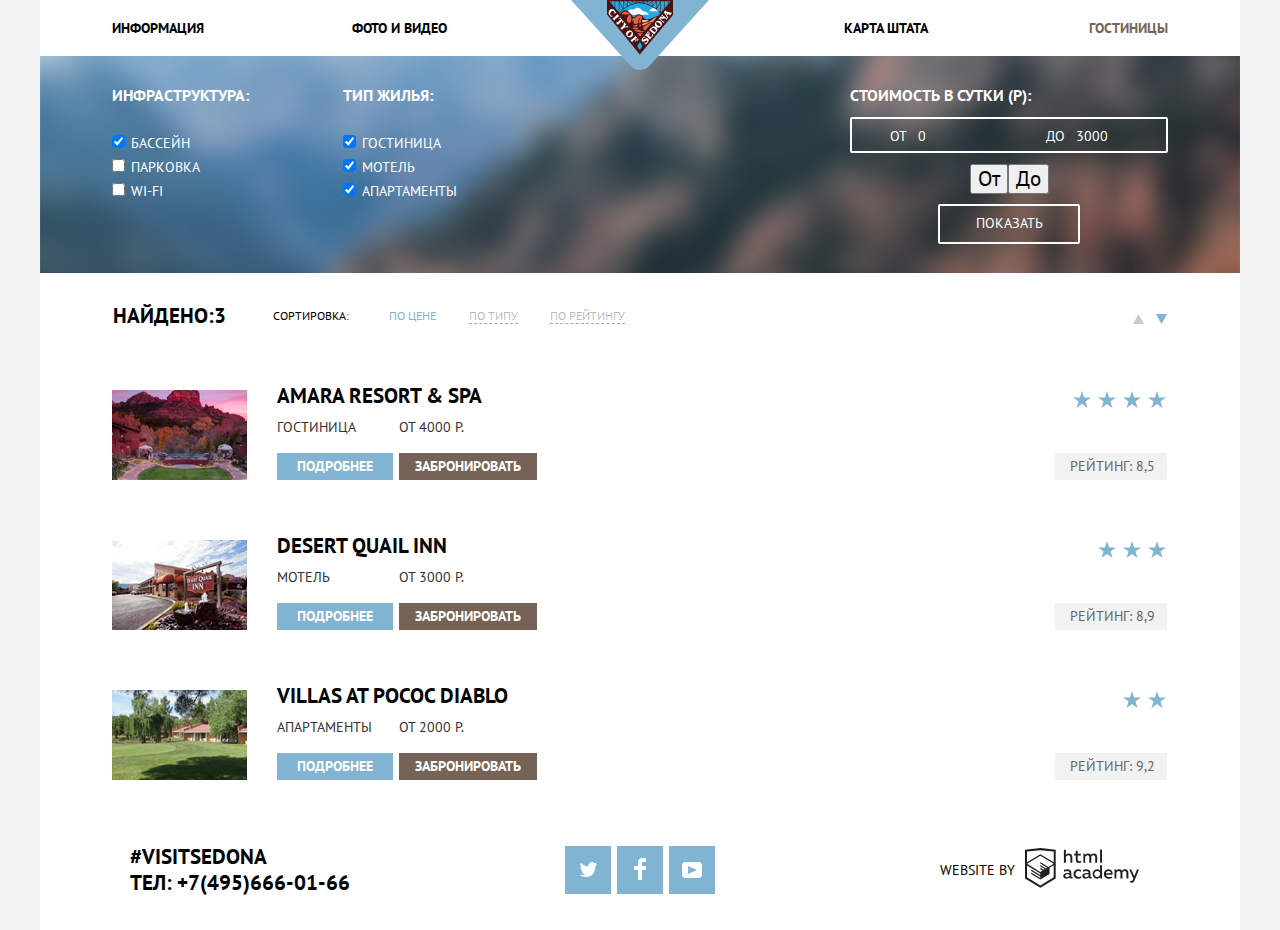
==== hotels.html @ 5de89a33 "Начинаем оформление декоративных элементов" ====
<!DOCTYPE html>
<html lang="ru">
<head>
	<meta charset="utf-8">
	<title>HTML Academy: Седона</title>
	<link href="https://fonts.googleapis.com/css2?family=PT+Sans:wght@400;700&display=swap" rel="stylesheet">
	<link href="css/normalize.css" rel="stylesheet">
	<link href="css/style.css" rel="stylesheet">
</head>
<body>
	<div class="container">
		<header class="navigation">
			<nav class="main-navigation">
				<a class="header-logo" href="index.html">
					<img src="img/logo.svg" alt="Логотип Седона">
				</a>
				<ul class="site-navigation">
					<li><a href="#">Информация</a></li>
					<li><a href="#">Фото и видео</a></li>
					<li><a href="#">Карта штата</a></li>
					<li class="active-page"><a href="hotels.html">Гостиницы</a></li>
				</ul>
			</nav>
		</header>

		<main>
			<h1 class="visually-hidden">Гостиницы</h1>
			<section class="hotel-filter">
				<h2 class="visually-hidden">Фильтр гостиниц</h2>
				<form action="https://echo.htmlacademy.ru/courses" class="filters" method="get">
					<fieldset class="filters-options">
						<legend class="hotel-filter-title">Инфраструктура:</legend>
						<ul class="hotel-filter-list">
							<li>
								<input type="checkbox" id="pool" name="pool" checked>
								<label for="pool" class="paragraph">Бассейн</label>
							</li>
							<li>
								<input type="checkbox" id="parking" name="parking">
								<label for="parking" class="paragraph">Парковка</label>
							</li>
							<li>
								<input type="checkbox" id="wifi" name="wifi">
								<label for="wifi" class="paragraph">Wi-Fi</label>
							</li>
						</ul>
					</fieldset>
					<fieldset class="filters-options">
						<legend class="hotel-filter-title">Тип жилья:</legend>
						<ul class="hotel-filter-list">
							<li>
								<input type="checkbox" id="hotel" name="hotel" checked>
								<label for="hotel" class="paragraph">Гостиница</label>
							</li>
							<li>
								<input type="checkbox" id="motel" name="motel" checked>
								<label for="motel" class="paragraph">Мотель</label>
							</li>
							<li>
								<input type="checkbox" id="apartments" name="apartments" checked>
								<label for="apartments" class="paragraph">Апартаменты</label>
							</li>
						</ul>
					</fieldset>
					<fieldset class="filters-range">
						<legend class="hotel-filter-title">Стоимость в сутки (Р):</legend>
							<div>
								<div class="filters-range-info">
									<div class="filters-range-price">
										<label for="min-price" class="paragraph">От</label>
										<input type="text" class="hotel-filter-input" id="min-price" name="min-price" value="0">
									</div>
									<div class="filters-range-price ">
										<label for="max-price" class="paragraph">До</label>
										<input type="text" class="hotel-filter-input" id="max-price" name="max-price" value="3000">
									</div>
								</div>
								<div class="filters-range-buttons">
									<button type="button" aria-label="Установить минимальную цену">От</button>
									<button type="button" aria-label="Установить максимальную цену">До</button>
								</div>
							</div>
							<button type="submit" class="hotel-filter-show">Показать</button>
					</fieldset>
				</form>
			</section>
			
			<section class="found-hotels">
				<p class="found-hotels-title">Найдено:<span>3</span></p>
				<p class="found-hotels-sort">Сортировка:</p>
				<ul class="found-hotels-sort">
					<li><a href="#" class="found-hotels-sort-item active-item">По цене</a></li>
					<li><a href="#" class="found-hotels-sort-item">По типу</a></li>
					<li><a href="#" class="found-hotels-sort-item">По рейтингу</a></li>
				</ul>
				<ul class="found-hotels-sort-dir">
					<li><a href="#"><img src="img/icon_up_dir.svg" alt="По возрастанию"></a></li>
					<li><a href="#"><img src="img/icon_down_dir.svg" alt="По убыванию"></a></li>
				</ul>
			</section>
			<section>
				<h2 class="visually-hidden">Найденные отели</h2>
				<ul class="found-hotels-list">
					<li class="hotel-preview">
						<img src="img/amara_resort_&_spa.jpg" class="hotel-preview-image" alt="Amara Resort & SPA">
						<div class="hotel-preview-info">
							<h3 class="hotel-name"><a href="#">Amara Resort & SPA</a></h3>
							<p class="hotel-preview-description">	
								<span class="light-gray-text type">Гостиница</span>
								<span class="light-gray-text price">От 4000 Р.</span>	
								<a href="#" class="btn btn-secondary hotel-link">Подробнее</a>
								<a href="#" class="btn btn-primary hotel-link">Забронировать</a>
							</p>
						</div>
						<div class="hotel-preview-rating">
							<div class="stars-container">	
								<img src="img/star.svg" alt="Рейтинг">
								<img src="img/star.svg" alt="Рейтинг">
								<img src="img/star.svg" alt="Рейтинг">
								<img src="img/star.svg" alt="Рейтинг">
							</div>
							<span class="rating">Рейтинг: 8,5</span>
						</div>
					</li>
					<li class="hotel-preview">
						<img src="img/desert_quail_inn.jpg" class="hotel-preview-image" alt="Desert Quail Inn">
						<div class="hotel-preview-info">
							<h3 class="hotel-name"><a href="#">Desert Quail Inn</a></h3>
							<p class="hotel-preview-description">
								<span class="light-gray-text type">Мотель</span>
								<span class="light-gray-text price">От 3000 Р.</span>
								<a href="#" class="btn btn-secondary hotel-link">Подробнее</a>
								<a href="#" class="btn btn-primary hotel-link">Забронировать</a>
							</p>
						</div>
						<div class="hotel-preview-rating">
							<div class="stars-container">	
								<img src="img/star.svg" alt="Рейтинг">
								<img src="img/star.svg" alt="Рейтинг">
								<img src="img/star.svg" alt="Рейтинг">
							</div>
							<span class="rating">Рейтинг: 8,9</span>
						</div>
					</li>
					<li class="hotel-preview">
						<img src="img/villas_at_poco_diablo.jpg"  class="hotel-preview-image" alt="Villas At Pococ Diablo">
						<div class="hotel-preview-info">
							<h3 class="hotel-name"><a href="#">Villas At Pococ Diablo</a></h3>
							<p class="hotel-preview-description">
								<span class="light-gray-text type">Апартаменты</span>
								<span class="light-gray-text price">От 2000 Р.</span>
								<a href="#" class="btn btn-secondary hotel-link">Подробнее</a>
								<a href="#" class="btn btn-primary hotel-link">Забронировать</a>
							</p>
						</div>
						<div class="hotel-preview-rating">
							<div class="stars-container">	
								<img src="img/star.svg" alt="Рейтинг">
								<img src="img/star.svg" alt="Рейтинг">
							</div>
							<span class="rating">Рейтинг: 9,2</span>
						</div>
					</li>
				</ul>
			</section>

		</main>

		<footer class="footer">
			<section class="contacts">
				<h2 class="visually-hidden">Связаться с нами</h2>
				<div class="contact-links">	
					<a href="#">#VISITSEDONA</a>
					<a href="#">ТЕЛ: +7(495)666-01-66</a>
				</div>
			</section>
			<section class="social">
				<h2 class="visually-hidden">Давайте дружить!</h2>
				<ul class="social-list">
					<li class="social-icon">
						<a href="#" aria-label="Перейти в Twitter"><img src="img/twitter.svg" alt="Twitter"></a>
					</li>
					<li class="social-icon">
						<a href="#" aria-label="Перейти в Facebook"><img src="img/facebook.svg" alt="Facebook"></a>
					</li>
					<li class="social-icon">
						<a href="#" aria-label="Перейти на Youtube"><img src="img/youtube.svg" alt="Youtube"></a>
					</li>
				</ul>
			</section>
			<section class="credits">
				<p class="paragraph">Website by</p>
				<a href="https://htmlacademy.ru" aria-label="Перейти на сайт HTML Academy">
					<svg width="115" height="41" viewBox="0 0 115 41" fill="none" xmlns="http://www.w3.org/2000/svg">
						<path fill-rule="evenodd" clip-rule="evenodd" d="M15.5197 1.05737H15.3509L0 2.71895V31.4945L15.3509 40.8382L30.7018 31.4945V2.71895L15.5197 1.05737ZM77.0183 2.62185H75.0876V15.7311H77.0183V2.62185ZM40.8619 2.63264V7.76843C41.6131 6.9864 42.6386 6.5436 43.7105 6.53843C44.6823 6.47908 45.6329 6.84495 46.3253 7.54479C47.0177 8.24462 47.3866 9.21244 47.3399 10.2068V15.7634H45.367V10.4658C45.4231 9.94897 45.2754 9.43059 44.9566 9.02553C44.6377 8.62047 44.174 8.36218 43.6683 8.3079H43.3518C42.3456 8.36979 41.4321 8.9295 40.9041 9.80764V15.7634H38.8995V2.63264H40.8619ZM77.0183 31.4837H75.2775V30.0595C74.4828 31.1353 73.23 31.7538 71.9119 31.7211C69.4751 31.5528 67.5825 29.4822 67.5825 26.9845C67.5825 24.4867 69.4751 22.4162 71.9119 22.2479C73.1195 22.2052 74.2818 22.7203 75.0771 23.6505V18.3205H77.0183V31.4837ZM47.0656 30.0595C47.263 30.0515 47.4583 30.0152 47.6459 29.9516V31.3866C47.2482 31.5404 46.826 31.6172 46.4009 31.6132C45.6482 31.6769 44.9394 31.2429 44.639 30.5342C43.7036 31.31 42.5302 31.7227 41.3261 31.6995C39.733 31.6995 38.256 30.804 38.256 28.9482C38.256 26.65 40.3661 25.9379 42.1702 25.9379C42.9402 25.9505 43.707 26.0408 44.4596 26.2076V25.884C44.4596 24.805 43.6578 23.9742 42.1491 23.9742C41.0585 23.9764 39.9804 24.2116 38.9839 24.6647V22.8305C40.0678 22.451 41.204 22.2506 42.3495 22.2371C44.8394 22.2371 46.3693 23.4455 46.3693 26.1753V29.4121C46.3546 29.5668 46.401 29.721 46.4981 29.8406C46.5951 29.9601 46.7349 30.035 46.8862 30.0487H47.0656V30.0595ZM40.2711 28.8403C40.298 29.229 40.4761 29.5905 40.7655 29.844C41.055 30.0974 41.4317 30.2217 41.8115 30.189H41.9275C42.8819 30.1906 43.7973 29.8022 44.4702 29.11V27.5779C43.842 27.4414 43.2026 27.3655 42.5605 27.3513C41.5055 27.3513 40.2817 27.7074 40.2817 28.8403H40.2711ZM56.0229 22.9384C55.1962 22.4632 54.2596 22.2246 53.3115 22.2479H52.9422C51.7332 22.2873 50.5891 22.8166 49.7619 23.7192C48.9347 24.6218 48.4923 25.8236 48.5321 27.06V27.5024C48.6957 30.0004 50.805 31.8921 53.2482 31.7318C54.2519 31.7555 55.2477 31.5452 56.1601 31.1168V29.2718C55.3769 29.7215 54.4945 29.9591 53.5963 29.9624C52.5199 30.0288 51.4963 29.4793 50.9385 28.5356C50.3806 27.5918 50.3806 26.4095 50.9385 25.4658C51.4963 24.522 52.5199 23.9725 53.5963 24.039C54.461 24.0357 55.3066 24.2989 56.0229 24.7942V22.9384ZM66.1514 30.0595C66.3488 30.0515 66.5441 30.0152 66.7317 29.9516V31.3866C66.334 31.5404 65.9118 31.6172 65.4867 31.6132C64.734 31.6769 64.0252 31.2429 63.7248 30.5342C62.7894 31.31 61.616 31.7227 60.4119 31.6995C58.8188 31.6995 57.3417 30.804 57.3417 28.9482C57.3417 26.65 59.4518 25.9379 61.256 25.9379C62.0259 25.9505 62.7928 26.0408 63.5454 26.2076V25.884C63.5454 24.805 62.7436 23.9742 61.2349 23.9742C60.1443 23.9764 59.0662 24.2116 58.0697 24.6647V22.8305C59.1536 22.451 60.2897 22.2506 61.4353 22.2371C63.9252 22.2371 65.455 23.4455 65.455 26.1753V29.4121C65.4404 29.5668 65.4868 29.721 65.5838 29.8406C65.6809 29.9601 65.8207 30.035 65.972 30.0487H66.1514V30.0595ZM59.855 29.8481C59.5632 29.5943 59.3837 29.2311 59.3569 28.8403H59.378C59.378 27.7074 60.5385 27.3513 61.6569 27.3513C62.299 27.3655 62.9383 27.4414 63.5665 27.5779V29.11C62.8937 29.8022 61.9782 30.1906 61.0239 30.189H60.9078C60.5263 30.2247 60.1469 30.1019 59.855 29.8481ZM69.3271 26.9305C69.3271 25.2859 70.6308 23.9526 72.239 23.9526L72.2601 24.0066C73.4742 24.0066 74.5742 24.7382 75.0665 25.8732V28.0311C74.5856 29.1871 73.4673 29.9296 72.239 29.9084C70.6308 29.9084 69.3271 28.5752 69.3271 26.9305ZM83.3486 22.2479C86.8408 22.2479 88.0541 25.1395 87.4844 27.7397H80.922C81.1436 29.3582 82.6839 30.0163 84.2876 30.0163C85.2509 30.0196 86.2027 29.8021 87.0729 29.3797V31.1061C86.0736 31.5421 84.9939 31.7519 83.9078 31.7211C81.2385 31.7211 78.8963 30.189 78.8963 26.9521C78.8362 25.7502 79.2482 24.5736 80.0408 23.6841C80.8334 22.7945 81.9408 22.2658 83.1165 22.2155H83.3486V22.2479ZM80.8693 26.1753C80.9704 24.8237 82.1216 23.8104 83.4436 23.9095H83.4858C84.1064 23.8531 84.7196 24.08 85.1612 24.5295C85.6028 24.979 85.8275 25.6051 85.7752 26.24H80.8693V26.1753ZM89.489 31.4621V22.4961H91.2298V23.575C91.9777 22.7197 93.041 22.2229 94.1628 22.2047C95.2951 22.1328 96.3712 22.7163 96.9482 23.7153C97.7407 22.8335 98.8477 22.3161 100.018 22.2803C100.952 22.2327 101.859 22.6011 102.507 23.2901C103.154 23.9792 103.478 24.9213 103.394 25.8732V31.4837H101.39V25.9271C101.437 25.4734 101.306 25.0191 101.024 24.6647C100.743 24.3104 100.336 24.0852 99.8917 24.039H99.6174C98.7512 24.0941 97.9525 24.536 97.4335 25.2474V31.4837H95.4289V25.9271C95.4728 25.47 95.3357 25.0139 95.0481 24.6611C94.7606 24.3082 94.3467 24.088 93.8991 24.0497H93.6881C92.7466 24.1344 91.8915 24.6449 91.3564 25.4416V31.5161H89.5312L89.489 31.4621ZM113.977 22.4745H111.972L109.324 29.2718L106.306 22.4853H104.196L108.417 31.5484L108.237 32.0016C107.72 33.3611 107.003 34.0516 106.053 34.0516C105.75 34.0548 105.447 34.0112 105.156 33.9221V35.6161C105.536 35.7125 105.926 35.7632 106.317 35.7671C107.646 35.7671 108.902 35.0226 109.851 32.6813L113.977 22.4745ZM52.689 6.78658V3.54974L50.7266 4.01369V6.73264H49.144V8.49132H50.7899V12.9905C50.7231 13.817 51.0244 14.6301 51.61 15.2038C52.1955 15.7775 53.0028 16.0505 53.8073 15.9468C54.5996 15.9535 55.3875 15.8259 56.139 15.5692V13.8429C55.5727 14.0781 54.9672 14.199 54.356 14.199C53.2165 14.199 52.689 13.8105 52.689 12.6237V8.5129H55.8541V6.78658H52.689ZM58.3862 15.7526V6.75421H60.1376V7.83316C60.8811 6.97655 61.9403 6.476 63.0601 6.45211C64.1624 6.38099 65.2146 6.93142 65.8032 7.88711C66.5958 7.00534 67.7028 6.48794 68.8734 6.45211C69.8138 6.41462 70.7233 6.79859 71.364 7.50353C72.0046 8.20846 72.3126 9.16418 72.2073 10.1205V15.7418H70.2028V10.1853C70.2499 9.73151 70.1184 9.27721 69.8373 8.92287C69.5561 8.56853 69.1485 8.34334 68.7046 8.29711H68.4619C67.5957 8.35228 66.797 8.7942 66.278 9.50553V15.7418H64.2734V10.1853C64.3206 9.73151 64.1891 9.27721 63.9079 8.92287C63.6268 8.56853 63.2191 8.34334 62.7752 8.29711H62.5326C61.5911 8.38181 60.736 8.89229 60.2009 9.68895V15.7634H58.3862V15.7526ZM28.6972 30.3033L28.7078 30.2968L28.6972 30.3184V30.3033ZM28.6972 18.3205V30.3033L15.3509 38.4321L2.00459 30.3184V18.5147L15.2876 26.6068V28.0311L6.18257 22.5284V23.9418L15.3404 29.5632V31.0629L6.19312 25.4955V26.9521L15.3509 32.5734L24.5826 26.9197V20.8129L28.6972 18.3205ZM28.7078 16.7776L25.0362 18.9355L23.3482 20.0145L15.3087 15.0837V16.4971L22.156 20.7266L22.0083 20.8237L20.9532 21.4063L15.2876 17.9537V19.3995L19.761 22.1184L18.706 22.8413L15.3298 20.7913V22.2047L17.5454 23.5426L15.2982 24.9021L2.11009 16.864L15.3087 8.72869L28.7078 16.7776ZM15.2876 7.27211L28.7078 15.3534V4.56395L15.3615 3.12895L2.01514 4.56395V15.3534L15.2876 7.27211Z" fill="#231F20"/>
					</svg>
				</a>
			</section>
		</footer>
	</div>
</body>
</html>
---- css/style.css ----
/* Variables */

:root {
	--white: #ffffff;
	--extra-light-gray: #f2f2f2;
	--gray-hover: #ebebeb;
	--light-gray: #eeeeee;
	--gray: #a9a9a9;
	--dark-gray: #666666;
	--light-black: #333333;
	--gray-logo: #bdbbbc;
	--black: #000000;
	--blue: #81b3d2;
	--dark-blue: #669ec0;
	--extra-dark-blue: #5496bd;
	--brown: #766357;
	--dark-brown: #604e43;
	--extra-dark-brown: #503e33;
	--opacity-black: rgba(0, 0, 0, 0.3);
}

body {
	min-width: 1200px;
	margin: 0;
	padding: 0;
	font-family: "PT Sans", sans-serif;
	font-size: 21px;
	line-height: 21px;
	font-weight: normal;
	color: var(--black);
	text-transform: uppercase;
	background-color: var(--extra-light-gray);
	position: relative;
}

a {
	text-decoration: none;
}

img {
	max-width: 100%;
	height: auto;
}

.container {
	background-color: var(--white);
	display: grid;
	grid-template-rows: min-content 1fr min-content;
	width: 1200px;
	margin: 0 auto;
}


.title {
	text-align: center;
	font-size: 21px;
	line-height: 26px;
	margin: 0;
}

.paragraph {
	font-size: 14px;
	line-height: 21px;
	margin: 0;
}

.paragraph-title {
	font-weight: bold;
	font-size: 21px;
	line-height: 21px;
	margin: 0;
	margin-bottom: 25px;
}

.main-navigation {
	font-size: 14px;
	font-weight: bold;
	line-height: 26px;
	color: var(--black);
	background-color: var(--white);
	display: flex;
}

.site-navigation {
	list-style: none;
	display: flex;
	margin: 0;
	width: 100%;
	min-height: 55px;
	align-items: center;
	padding-left: 72px;
	padding-right: 72px;
}

.site-navigation li {
	width: 240px;
}

.site-navigation li:nth-child(3) {
	margin-left: 96px;
}

.site-navigation li:nth-child(3),
.site-navigation li:nth-child(4)
{
	text-align: right;
}

.header-logo {
	width: 138px;
	height: 70px;
	position: absolute;
	left: 50%;
	top: 0;
	transform: translateX(-50%);
}

.site-navigation a {
	color: var(--black);
}

.site-navigation a:hover {
	color: var(--blue);
}

.site-navigation a:active {
	color: var(--opacity-black);
}

.active-page a{
	color: var(--brown);
}

.main-content {
	display: grid;
}

.welcome {
	text-align: center;
	background-image: url("../img/white_mask.svg"), url("../img/background.jpg");
	background-position: 0 191%, center;
	background-repeat: no-repeat, no-repeat;
	height: 509px;
}

.welcome-logo {
	margin-top: 77px;
}

.hotel-search {
	background-color: var(--white);
	text-align: center;
	min-height: 291px;
	padding-top: 60px;
}

.hotel-search-title {
	font-size: 30px;
	font-weight: bold;
	margin: 0;
	margin-bottom: 40px;
}

.hotel-search-form {
	background-color: var(--white);
	display: flex;
	flex-direction: column;
	padding: 55px;
	padding-top: 30px;
	width: 568px;
	margin: 0 auto;
	box-sizing: border-box;
}

.input {
	background-color: var(--extra-light-gray);
	font-weight: bold;
	font-size: 14px;
	line-height: 26px;
	color: var(--black);
	text-transform: uppercase;
	height: 38px;
	width: 100%;
	border-width: 0px;
}

.small-input {
	text-align: center;
}

.big-input {
	padding-left: 13px;
}

.input:hover {
	background-color: var(--gray-hover);
}

.input:focus {
	background-color: var(--white);
}

.search-form-label {
	font-weight: bold;
	font-size: 14px;
	line-height: 26px;
	min-width: 112px;
	text-align: left;
}

.kids {
	text-align: center;
}

.visually-hidden {
	display: none;
}

.social {
	margin: auto 0;
}

.social-list {
	list-style: none;
	display: flex;
	padding: 0;
	justify-content: center;
	margin: 0;
}

.contacts {
	display: flex;
	padding: 0;
	justify-content: center;
	align-items: center;
}

.credits {
	display: flex;
	padding: 0;
	justify-content: center;
	align-items: center;
}

.contacts a {
	color: var(--black);
	font-weight: bold;
	font-size: 21px;
	line-height: 26px;
}

.credits a{
	font-size: 14px;
	color: var(--black);
}

.found-hotels-list {
	list-style: none;
	margin: 0;
	padding: 0;
}

.hotel-name {
	margin: 0;
	margin-top: -7px;
}

.hotel-name a{
	color: var(--black);
	font-weight: bold;
	font-size: 21px;
	line-height: 26px;
}

.hotel-name a:hover{
	color: var(--blue);
}

.hotel-name a:active{
	color: var(--opacity-black);
}

.light-gray-text {
	color: var(--light-black);
	font-size: 14px;
	line-height: 21px;
	text-align: center;
	font-weight: normal;
	margin: 0;
}


.btn {
	display: inline-block;
	color: var(--white);
	text-align: center;
	border: 0;
}

.btn-primary,
.btn-secondary {
	font-weight: bold;
	font-size: 21px;
	line-height: 26px;
}

.btn-primary {
	background-color: var(--brown);
	box-sizing: border-box;
}

.btn-large {
	width: 568px;
	padding: 30px 10px;
	margin-top: 47px;
}

.btn-secondary {
	background-color: var(--blue);
	text-transform: uppercase; 
	padding: 16px 10px;
	cursor: pointer;
}

.btn-primary:hover,
.btn-secondary:hover {
	color: #fff;
}

.btn-primary:active,
.btn-secondary:active {
	color: rgba(255, 255, 255, 0.3);
}

.btn-primary:hover {
	background-color: var(--dark-brown);
}

.btn-primary:active {
	background-color: var(--extra-dark-brown);
}

.btn-secondary:hover {
	background-color: var(--dark-blue);
}

.btn-secondary:active {
	background-color: var(--extra-dark-blue);
}

.hotel-link {
	font-size: 14px;
	line-height: 21px;
	padding: 3px 16px;
}

.intro {
	padding-top: 42px;
	padding-bottom: 51px;
	min-height: 216px;
	box-sizing: border-box;
}

.intro p {
	padding-top: 46px;
}

.rating {
	background-color: var(--extra-light-gray);
	font-size: 14px;
	line-height: 21px;
	color: var(--dark-gray);
	padding: 3px 12px 3px 15px;
	font-weight: normal;
	margin-top: auto
}

.social-icon {
	display: flex;
	background-color: var(--blue);
	width: 46px;
	height: 48px;
	margin-left: 3px;
	margin-right: 3px;
	justify-content: center;
	align-items: center;
}

.social-icon:hover {
	background-color: var(--dark-blue);
}

.social-icon:active {
	background-color: var(--extra-dark-blue);
}

.social-icon a {
	display: block;
	padding: 13px 13px;
}

.reasons {
	text-align: center;
}

.reasons-list {
	list-style: none;
	display: flex;
	flex-wrap: wrap;
	padding: 0;
	margin: 0;
}

.reasons-list-block {
	display: flex;
	min-height: 256px;
}

.reverse {
	flex-direction: row-reverse;
}

.reasons-list-main {
	background-color: var(--blue);
	color: var(--white);
	min-height: 256px;
	width: 400px;
	display: flex;
	flex-direction: column;
	justify-content: center;
	padding: 20px;
	box-sizing: border-box;
}

.reasons-list-sub {
	list-style: none;
	padding: 0;
	display: flex;
	min-height: 334px;
	align-items: center;
}

.reasons-list-sub li {
	width: 400px;
}

.reasons-list-last {
	background-color: var(--light-gray);
	width: 400px;
	min-height: 256px;
	display: flex;
	flex-direction: column;
	justify-content: center;
}

.hotel-filter {
	color: var(--white);
	background-image: url("../img/background_blur.jpg");
	background-repeat: no-repeat;
	background-position: center;
	min-height: 217px;
	box-sizing: border-box;
}

.hotel-filter-title {
	font-size: 16px;
	line-height: 21px;
	margin: 0;
	padding: 0;
	text-align: left;
	font-weight: bold;
}

.hotel-filter-list {
	list-style: none;
	padding: 0;
	margin: 0;
	margin-top: 24px;
}

.hotel-filter-input {
	font-weight: normal;
	font-size: 14px;
	line-height: 21px;
	color: var(--white);
	background-color: transparent;
	border: 0;
	width: 50px;
	margin-left: 3px;
}

.hotel-filter-input:focus {
	outline: none;
}

.hotel-filter-show {
	text-transform: uppercase;
	color: #fff;
	border: 2px solid var(--white);
	font-size: 14px;
	line-height: 21px;
	background-color: transparent;
	box-sizing: border-box;
	border-radius: 2px;
	padding: 7px 35px 8px 36px;
	margin-top: 10px;
	margin-left: auto;
	margin-right: auto;
}

.hotel-filter-show:hover {
	color: var(--black);
	background-color: var(--white);
}

.found-hotels {
	display: flex;
	align-items: center;
	padding: 29px 73px 31px 73px;
}

.found-hotels-title {
	font-size: 21px;
	line-height: 26px;
	margin: 0;
	font-weight: bold;
}

.found-hotels-sort {
	list-style: none;
	font-size: 12px;
	line-height: 18px;
	font-weight: normal;
	display: flex;
}

p.found-hotels-sort {
	margin: 0;
	margin-left: 47px;
}

ul.found-hotels-sort {
	padding: 0;
	margin: 0;
	margin-left: 40px;
	min-width: 236px;
	justify-content: space-between;
}

.found-hotels-sort-dir {
	list-style: none;
	margin: 0;
	padding: 0;
	display: flex;
	margin-left: auto;
	min-width: 34px;
	justify-content: space-between;
}

.found-hotels-sort-item {
	border-bottom: 1px dashed var(--blue);
	color: var(--opacity-black);
}

.found-hotels-sort-item:hover {
	color: var(--blue);
}

.found-hotels-sort-item:active {
	color: var(--black);
	border-bottom: 0;
}

.active-item {
	color: var(--blue);
	border-bottom: 0;
}


.form-paragraph {
	display: flex;
	align-items: center;
	position: relative;
}

.form-paragraph-btn {
	position: absolute;
	background-color: transparent;
	border: 0;
	cursor: pointer;
}

.calendar {
	right: 0;
}

.form-paragraph-btn:hover path{
	fill: var(--black);
}

.form-paragraph-btn:active path{
	fill: var(--blue);
}

.minus-adults {
	left: 120px;
	top: 3px;
}

.plus-adults {
	left: 200px;
	top: 6px;
}

.minus-kids {
	right: 88px;
	top: 3px;
}

.plus-kids {
	right: 8px;
	top: 6px;
}

.minus:hover rect {
	fill: var(--black)
}

.minus:active rect {
	fill: var(--blue)
}

.footer {
	display: grid;
  grid-template-columns: 1fr 1fr 1fr;
	min-height: 120px;
}

.credits a {
	margin-left: 10px;
}

.credits a:hover path {
	fill: var(--blue)
}

.credits a:active path {
	fill: var(--gray-logo);
}

.hotel-preview {
	display: flex;
	padding: 30px 73px 30px 72px;
}

.hotel-preview-image {
	margin-right: 30px;
	height: 100%;
}

.hotel-preview-info {
	display: flex;
	flex-direction: column;
}

.hotel-preview-description {
	display: grid;
	grid-template-columns: min-content min-content;
	grid-template-rows: min-content min-content;
	grid-column-gap: 6px;
	grid-row-gap: 15px;
	margin-bottom: 0;
	margin-top: 8px;
}

.hotel-preview-rating {
	margin-left: auto;
	display:flex;
	flex-direction: column;
}

.stars-container {
	align-self: flex-end;
}

.type {
	min-width: 116px;
	text-align: left;
}

.price {
	text-align: left;
}

.contact-links {
	display: flex;
	flex-direction: column;
}

.filters {
  display: flex;
  align-items: flex-start;
  padding: 30px 72px;
}

.filters-options {
  margin: 0;
	margin-right: 20px;
  box-sizing: border-box;
  width: 20%;
	border: 0;
	padding: 0;
}

.filters-range {
  margin: 0;
	margin-left: auto;
  box-sizing: border-box;
  width: 30%;
	border: 0;
	padding: 0;
	display: flex;
	flex-direction: column;
}

.filters-range-info {
	display: flex;
	width: 314px;
	height: 32px;
	border: 2px solid var(--white);
	border-radius: 2px;
	align-items: center;
	margin-top: 11px;
}

.filters-range-price {
	flex-grow: 1;
	text-align: center;
}

.filters-range-buttons {
	margin-top: 11px;
	display: flex;
	justify-content: center;
}
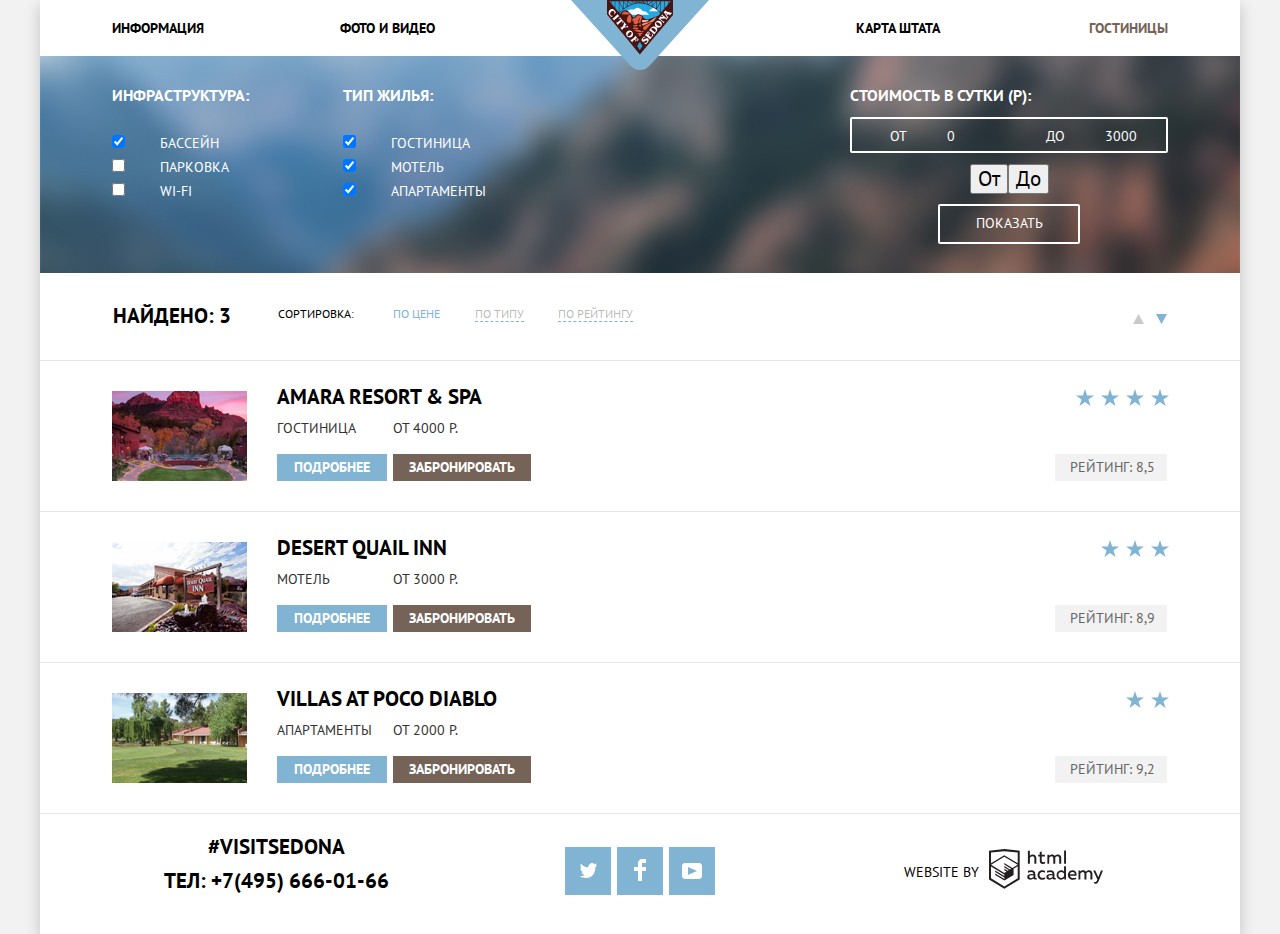
==== commit 1aa5571d: "Начинаем оформление декоративных элементов 2" ====
--- a/hotels.html
+++ b/hotels.html
@@ -86,7 +86,7 @@
 			</section>
 			
 			<section class="found-hotels">
-				<p class="found-hotels-title">Найдено:<span>3</span></p>
+				<p class="found-hotels-title">Найдено:<span class="found-number">3</span></p>
 				<p class="found-hotels-sort">Сортировка:</p>
 				<ul class="found-hotels-sort">
 					<li><a href="#" class="found-hotels-sort-item active-item">По цене</a></li>
@@ -145,7 +145,7 @@
 					<li class="hotel-preview">
 						<img src="img/villas_at_poco_diablo.jpg"  class="hotel-preview-image" alt="Villas At Pococ Diablo">
 						<div class="hotel-preview-info">
-							<h3 class="hotel-name"><a href="#">Villas At Pococ Diablo</a></h3>
+							<h3 class="hotel-name"><a href="#">Villas At Poco Diablo</a></h3>
 							<p class="hotel-preview-description">
 								<span class="light-gray-text type">Апартаменты</span>
 								<span class="light-gray-text price">От 2000 Р.</span>
@@ -171,20 +171,32 @@
 				<h2 class="visually-hidden">Связаться с нами</h2>
 				<div class="contact-links">	
 					<a href="#">#VISITSEDONA</a>
-					<a href="#">ТЕЛ: +7(495)666-01-66</a>
+					<a href="#">ТЕЛ: +7(495) 666-01-66</a>
 				</div>
 			</section>
 			<section class="social">
 				<h2 class="visually-hidden">Давайте дружить!</h2>
 				<ul class="social-list">
 					<li class="social-icon">
-						<a href="#" aria-label="Перейти в Twitter"><img src="img/twitter.svg" alt="Twitter"></a>
+						<a href="#" aria-label="Перейти в Twitter">
+							<svg width="17" height="17" viewBox="0 0 17 17" fill="none" xmlns="http://www.w3.org/2000/svg">
+								<path d="M10.95 1.14409C12.635 0.648089 13.934 1.41409 14.527 2.32309C15.2 2.09209 15.858 1.84209 16.538 1.61509C16.5249 2.30145 16.2117 2.94761 15.681 3.38309C16.366 3.55309 16.985 2.89209 16.985 2.89209C16.816 3.89209 15.979 4.68009 15.422 4.91609C15.191 11.6661 12.247 16.1331 5.34498 15.9981H4.89898C4.48898 15.9981 0.734977 15.5381 0.000976562 14.1111C2.27198 14.3071 3.89398 13.6891 4.69398 12.9341C3.73398 12.6341 2.01498 12.4571 1.71498 9.98409C2.06398 10.0901 2.27898 10.2121 2.90498 10.1031C1.70498 9.24709 0.373977 8.53009 0.447977 6.33009C0.732977 6.65809 1.51498 6.86609 1.78798 6.80209C1.08498 6.56109 -0.182023 3.44209 0.893977 1.85009C2.71198 3.70409 4.62898 5.45609 8.04598 5.62309C8.25398 3.33009 9.18298 1.79309 10.95 1.14409Z" fill="white"/>
+							</svg>
+						</a>
 					</li>
 					<li class="social-icon">
-						<a href="#" aria-label="Перейти в Facebook"><img src="img/facebook.svg" alt="Facebook"></a>
+						<a href="#" aria-label="Перейти в Facebook">
+							<svg width="12" height="22" viewBox="0 0 12 22" fill="none" xmlns="http://www.w3.org/2000/svg">
+								<path d="M12 4V0H8C5.79086 0 4 1.79086 4 4V8H0V12H4V22H8V12H12V8H8V4H12Z" fill="white"/>
+							</svg>								
+						</a>
 					</li>
 					<li class="social-icon">
-						<a href="#" aria-label="Перейти на Youtube"><img src="img/youtube.svg" alt="Youtube"></a>
+						<a href="#" aria-label="Перейти на Youtube">
+							<svg width="20" height="16" viewBox="0 0 20 16" fill="none" xmlns="http://www.w3.org/2000/svg">
+								<path fill-rule="evenodd" clip-rule="evenodd" d="M3 0H17C18.65 0 20 1.35 20 3V13C20 14.65 18.65 16 17 16H3C1.35 16 0 14.65 0 13V3C0 1.35 1.35 0 3 0ZM6.027 4.002V11.998L15.014 8L6.027 4.002Z" fill="white"/>
+							</svg>
+						</a>
 					</li>
 				</ul>
 			</section>
--- a/css/style.css
+++ b/css/style.css
@@ -6,6 +6,7 @@
 	--gray-hover: #ebebeb;
 	--light-gray: #eeeeee;
 	--gray: #a9a9a9;
+	--gray-line: #e5e5e5;
 	--dark-gray: #666666;
 	--light-black: #333333;
 	--gray-logo: #bdbbbc;
@@ -17,6 +18,8 @@
 	--dark-brown: #604e43;
 	--extra-dark-brown: #503e33;
 	--opacity-black: rgba(0, 0, 0, 0.3);
+	--opacity-white: rgba(255, 255, 255, 0.9);
+	--shadow-main: rgba(0, 1, 1, 0.2);
 }
 
 body {
@@ -48,13 +51,14 @@
 	grid-template-rows: min-content 1fr min-content;
 	width: 1200px;
 	margin: 0 auto;
+	box-shadow: 0px 5px 15px var(--shadow-main);
 }
 
 
 .title {
 	text-align: center;
 	font-size: 21px;
-	line-height: 26px;
+	line-height: 27px;
 	margin: 0;
 }
 
@@ -62,6 +66,8 @@
 	font-size: 14px;
 	line-height: 21px;
 	margin: 0;
+	margin-top: 25px;
+	padding: 0 29px;
 }
 
 .paragraph-title {
@@ -69,7 +75,7 @@
 	font-size: 21px;
 	line-height: 21px;
 	margin: 0;
-	margin-bottom: 25px;
+	padding: 0 79px;
 }
 
 .main-navigation {
@@ -93,11 +99,11 @@
 }
 
 .site-navigation li {
-	width: 240px;
+	width: 228px;
 }
 
 .site-navigation li:nth-child(3) {
-	margin-left: 96px;
+	margin-left: auto;
 }
 
 .site-navigation li:nth-child(3),
@@ -138,27 +144,31 @@
 .welcome {
 	text-align: center;
 	background-image: url("../img/white_mask.svg"), url("../img/background.jpg");
-	background-position: 0 191%, center;
+	background-position: 0 bottom, center;
 	background-repeat: no-repeat, no-repeat;
 	height: 509px;
 }
 
 .welcome-logo {
-	margin-top: 77px;
+	margin-top: 78px;
 }
 
 .hotel-search {
 	background-color: var(--white);
 	text-align: center;
-	min-height: 291px;
-	padding-top: 60px;
+	padding-top: 57px;
+	position: relative;
+}
+
+.hotel-search .light-gray-text {
+	line-height: 24px;
 }
 
 .hotel-search-title {
 	font-size: 30px;
 	font-weight: bold;
 	margin: 0;
-	margin-bottom: 40px;
+	margin-bottom: 34px;
 }
 
 .hotel-search-form {
@@ -166,10 +176,13 @@
 	display: flex;
 	flex-direction: column;
 	padding: 55px;
-	padding-top: 30px;
 	width: 568px;
 	margin: 0 auto;
 	box-sizing: border-box;
+	position: absolute;
+	top: 100%;
+	left: 50%;
+	transform: translateX(-50%);
 }
 
 .input {
@@ -186,6 +199,7 @@
 
 .small-input {
 	text-align: center;
+	min-width: 114px;
 }
 
 .big-input {
@@ -198,6 +212,7 @@
 
 .input:focus {
 	background-color: var(--white);
+	outline-color: var(--gray-input-outline);
 }
 
 .search-form-label {
@@ -209,7 +224,8 @@
 }
 
 .kids {
-	text-align: center;
+	box-sizing: border-box;
+	padding-left: 50px;
 }
 
 .visually-hidden {
@@ -217,7 +233,7 @@
 }
 
 .social {
-	margin: auto 0;
+	margin: 33px 0;
 }
 
 .social-list {
@@ -230,16 +246,21 @@
 
 .contacts {
 	display: flex;
-	padding: 0;
+	padding: 12px 0 0 73px;
 	justify-content: center;
-	align-items: center;
 }
 
 .credits {
 	display: flex;
 	padding: 0;
-	justify-content: center;
-	align-items: center;
+	padding-top: 34px;;
+	padding-left: 64px;
+}
+
+.credits p {
+	margin: 0;
+	margin-top: 14px;
+	padding: 0;
 }
 
 .contacts a {
@@ -247,9 +268,10 @@
 	font-weight: bold;
 	font-size: 21px;
 	line-height: 26px;
-}
-
-.credits a{
+	margin-top: 8px;
+}
+
+.credits a {
 	font-size: 14px;
 	color: var(--black);
 }
@@ -312,7 +334,7 @@
 .btn-large {
 	width: 568px;
 	padding: 30px 10px;
-	margin-top: 47px;
+	margin-top: 45px;
 }
 
 .btn-secondary {
@@ -320,6 +342,7 @@
 	text-transform: uppercase; 
 	padding: 16px 10px;
 	cursor: pointer;
+	margin-top: 30px;
 }
 
 .btn-primary:hover,
@@ -352,6 +375,7 @@
 	font-size: 14px;
 	line-height: 21px;
 	padding: 3px 16px;
+	margin: 0;
 }
 
 .intro {
@@ -363,6 +387,7 @@
 
 .intro p {
 	padding-top: 46px;
+	padding-right: 2px;
 }
 
 .rating {
@@ -399,6 +424,10 @@
 	padding: 13px 13px;
 }
 
+.social-icon a:active path {
+	fill: var(--opacity-black)
+}
+
 .reasons {
 	text-align: center;
 }
@@ -436,7 +465,7 @@
 	list-style: none;
 	padding: 0;
 	display: flex;
-	min-height: 334px;
+	min-height: 328px;
 	align-items: center;
 }
 
@@ -447,7 +476,7 @@
 .reasons-list-last {
 	background-color: var(--light-gray);
 	width: 400px;
-	min-height: 256px;
+	min-height: 253px;
 	display: flex;
 	flex-direction: column;
 	justify-content: center;
@@ -517,6 +546,11 @@
 	display: flex;
 	align-items: center;
 	padding: 29px 73px 31px 73px;
+	border-bottom: 1px solid var(--gray-line);
+}
+
+.found-number {
+	margin-left: 5px;
 }
 
 .found-hotels-title {
@@ -537,14 +571,18 @@
 p.found-hotels-sort {
 	margin: 0;
 	margin-left: 47px;
+	margin-top: 2px;
+	align-self: flex-start;
 }
 
 ul.found-hotels-sort {
 	padding: 0;
 	margin: 0;
-	margin-left: 40px;
-	min-width: 236px;
+	margin-left: 39px;
+	margin-top: 2px;
+	min-width: 240px;
 	justify-content: space-between;
+	align-self: flex-start;
 }
 
 .found-hotels-sort-dir {
@@ -580,6 +618,12 @@
 .form-paragraph {
 	display: flex;
 	align-items: center;
+	position: relative;
+	margin: 0;
+	margin-bottom: 26px;
+}
+
+.form-paragraph-adults {
 	position: relative;
 }
 
@@ -591,7 +635,8 @@
 }
 
 .calendar {
-	right: 0;
+	right: 3px;
+	top: 6px;
 }
 
 .form-paragraph-btn:hover path{
@@ -602,24 +647,14 @@
 	fill: var(--blue);
 }
 
-.minus-adults {
-	left: 120px;
-	top: 3px;
-}
-
-.plus-adults {
-	left: 200px;
-	top: 6px;
-}
-
-.minus-kids {
-	right: 88px;
-	top: 3px;
-}
-
-.plus-kids {
-	right: 8px;
-	top: 6px;
+.minus {
+	left: 6px;
+	top: 4px;
+}
+
+.plus {
+	right: 11px;
+	top: 8px;
 }
 
 .minus:hover rect {
@@ -636,6 +671,13 @@
 	min-height: 120px;
 }
 
+.footer-index {
+	position: absolute;
+	bottom: 0;
+	width: inherit;
+	background-color: var(--opacity-white);
+}
+
 .credits a {
 	margin-left: 10px;
 }
@@ -651,6 +693,7 @@
 .hotel-preview {
 	display: flex;
 	padding: 30px 73px 30px 72px;
+	border-bottom: 1px solid var(--gray-line);
 }
 
 .hotel-preview-image {
@@ -665,7 +708,7 @@
 
 .hotel-preview-description {
 	display: grid;
-	grid-template-columns: min-content min-content;
+	grid-template-columns: 110px min-content;
 	grid-template-rows: min-content min-content;
 	grid-column-gap: 6px;
 	grid-row-gap: 15px;
@@ -681,6 +724,7 @@
 
 .stars-container {
 	align-self: flex-end;
+	margin: -3px;
 }
 
 .type {
@@ -695,6 +739,7 @@
 .contact-links {
 	display: flex;
 	flex-direction: column;
+	text-align: center;
 }
 
 .filters {
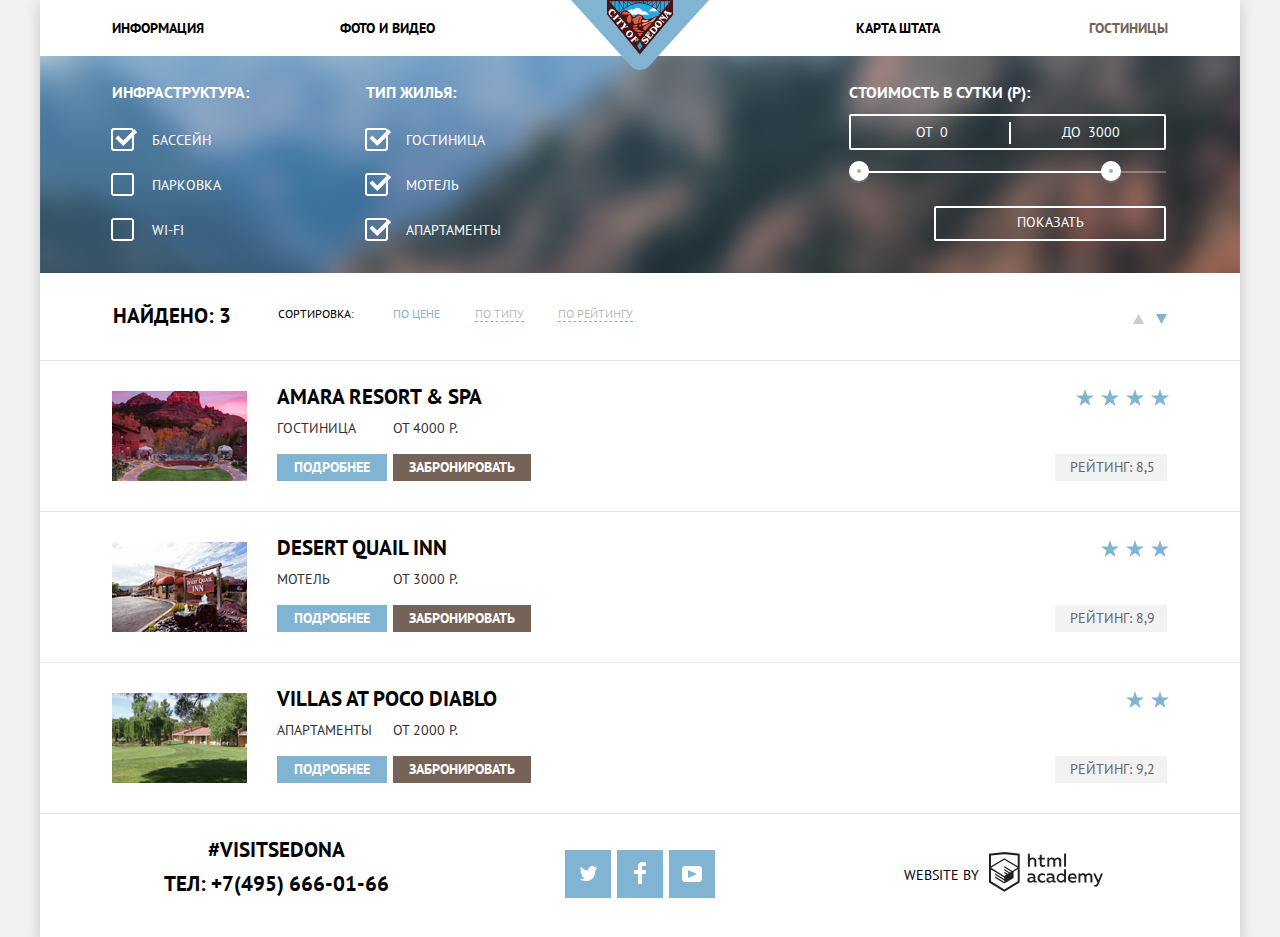
==== commit 875f3cd2: "Продолжаем оформление декоративных элементов" ====
--- a/hotels.html
+++ b/hotels.html
@@ -32,15 +32,15 @@
 						<legend class="hotel-filter-title">Инфраструктура:</legend>
 						<ul class="hotel-filter-list">
 							<li>
-								<input type="checkbox" id="pool" name="pool" checked>
+								<input class="visually-hidden filter-input-checkbox" type="checkbox" id="pool" name="pool" checked>
 								<label for="pool" class="paragraph">Бассейн</label>
 							</li>
 							<li>
-								<input type="checkbox" id="parking" name="parking">
+								<input class="visually-hidden filter-input-checkbox" type="checkbox" id="parking" name="parking">
 								<label for="parking" class="paragraph">Парковка</label>
 							</li>
 							<li>
-								<input type="checkbox" id="wifi" name="wifi">
+								<input class="visually-hidden filter-input-checkbox" type="checkbox" id="wifi" name="wifi">
 								<label for="wifi" class="paragraph">Wi-Fi</label>
 							</li>
 						</ul>
@@ -49,15 +49,15 @@
 						<legend class="hotel-filter-title">Тип жилья:</legend>
 						<ul class="hotel-filter-list">
 							<li>
-								<input type="checkbox" id="hotel" name="hotel" checked>
+								<input class="visually-hidden filter-input-checkbox" type="checkbox" id="hotel" name="hotel" checked>
 								<label for="hotel" class="paragraph">Гостиница</label>
 							</li>
 							<li>
-								<input type="checkbox" id="motel" name="motel" checked>
+								<input class="visually-hidden filter-input-checkbox" type="checkbox" id="motel" name="motel" checked>
 								<label for="motel" class="paragraph">Мотель</label>
 							</li>
 							<li>
-								<input type="checkbox" id="apartments" name="apartments" checked>
+								<input class="visually-hidden filter-input-checkbox" type="checkbox" id="apartments" name="apartments" checked>
 								<label for="apartments" class="paragraph">Апартаменты</label>
 							</li>
 						</ul>
@@ -66,18 +66,21 @@
 						<legend class="hotel-filter-title">Стоимость в сутки (Р):</legend>
 							<div>
 								<div class="filters-range-info">
-									<div class="filters-range-price">
+									<div class="filters-range-price min-price">
 										<label for="min-price" class="paragraph">От</label>
 										<input type="text" class="hotel-filter-input" id="min-price" name="min-price" value="0">
 									</div>
-									<div class="filters-range-price ">
+									<div class="filters-range-price max-price">
 										<label for="max-price" class="paragraph">До</label>
 										<input type="text" class="hotel-filter-input" id="max-price" name="max-price" value="3000">
 									</div>
 								</div>
 								<div class="filters-range-buttons">
-									<button type="button" aria-label="Установить минимальную цену">От</button>
-									<button type="button" aria-label="Установить максимальную цену">До</button>
+									<div class="scale">
+										<div class="bar"></div>
+									</div>
+									<div class="toggle toggle-min"></div>
+									<div class="toggle toggle-max"></div>
 								</div>
 							</div>
 							<button type="submit" class="hotel-filter-show">Показать</button>
@@ -94,11 +97,23 @@
 					<li><a href="#" class="found-hotels-sort-item">По рейтингу</a></li>
 				</ul>
 				<ul class="found-hotels-sort-dir">
-					<li><a href="#"><img src="img/icon_up_dir.svg" alt="По возрастанию"></a></li>
-					<li><a href="#"><img src="img/icon_down_dir.svg" alt="По убыванию"></a></li>
-				</ul>
-			</section>
-			<section>
+					<li>
+						<a href="#" aria-label="По возрастанию">
+							<svg width="11" height="10" viewBox="0 0 11 10" fill="none" xmlns="http://www.w3.org/2000/svg">
+								<path d="M5.5 0L0 10H11L5.5 0Z" fill="#CACACA"/>
+							</svg>
+						</a>
+					</li>
+					<li class="active-dir">
+						<a href="#" aria-label="По убыванию">
+							<svg width="11" height="10" viewBox="0 0 11 10" fill="none" xmlns="http://www.w3.org/2000/svg">
+								<path d="M5.5 10L11 0L0 0L5.5 10Z" fill="#CACACA"/>
+							</svg>								
+						</a>
+					</li>
+				</ul>
+			</section>
+			<section class="found-hotels-preview">
 				<h2 class="visually-hidden">Найденные отели</h2>
 				<ul class="found-hotels-list">
 					<li class="hotel-preview">
@@ -163,7 +178,6 @@
 					</li>
 				</ul>
 			</section>
-
 		</main>
 
 		<footer class="footer">
--- a/css/style.css
+++ b/css/style.css
@@ -10,6 +10,7 @@
 	--dark-gray: #666666;
 	--light-black: #333333;
 	--gray-logo: #bdbbbc;
+	--gray-button: #ababab;
 	--black: #000000;
 	--blue: #81b3d2;
 	--dark-blue: #669ec0;
@@ -18,8 +19,10 @@
 	--dark-brown: #604e43;
 	--extra-dark-brown: #503e33;
 	--opacity-black: rgba(0, 0, 0, 0.3);
-	--opacity-white: rgba(255, 255, 255, 0.9);
+	--opacity-white-footer: rgba(255, 255, 255, 0.9);
+	--opacity-white-scale: rgba(255, 255, 255, 0.3);
 	--shadow-main: rgba(0, 1, 1, 0.2);
+	--shadow-button: rgba(171, 171, 171, 0.3);
 }
 
 body {
@@ -75,7 +78,8 @@
 	font-size: 21px;
 	line-height: 21px;
 	margin: 0;
-	padding: 0 79px;
+	width: 160px;
+	align-self: center;
 }
 
 .main-navigation {
@@ -199,7 +203,7 @@
 
 .small-input {
 	text-align: center;
-	min-width: 114px;
+	width: 114px;
 }
 
 .big-input {
@@ -225,7 +229,8 @@
 
 .kids {
 	box-sizing: border-box;
-	padding-left: 50px;
+	padding-left: 52px;
+	margin-right: 5px;
 }
 
 .visually-hidden {
@@ -274,6 +279,10 @@
 .credits a {
 	font-size: 14px;
 	color: var(--black);
+}
+
+.found-hotels-preview {
+	margin-bottom: 3px;
 }
 
 .found-hotels-list {
@@ -458,6 +467,7 @@
 	flex-direction: column;
 	justify-content: center;
 	padding: 20px;
+	padding-top: 13px;
 	box-sizing: border-box;
 }
 
@@ -466,11 +476,19 @@
 	padding: 0;
 	display: flex;
 	min-height: 328px;
-	align-items: center;
+	padding-top: 157px;
+	box-sizing: border-box;
+	background-image: url("../img/house.svg"), url("../img/food.svg"), url("../img/gift.svg");
+	background-repeat: no-repeat;
+	background-position: 160px 60px, 562px 60px, 967px 54px;
 }
 
 .reasons-list-sub li {
 	width: 400px;
+	display: flex;
+	flex-direction: column;
+	padding: 0 20px;
+	box-sizing: border-box;
 }
 
 .reasons-list-last {
@@ -479,7 +497,12 @@
 	min-height: 253px;
 	display: flex;
 	flex-direction: column;
-	justify-content: center;
+	padding: 44px 49px;
+	box-sizing: border-box;
+}
+
+.reasons-list-last .paragraph {
+	padding: 0 20px;
 }
 
 .hotel-filter {
@@ -505,6 +528,38 @@
 	padding: 0;
 	margin: 0;
 	margin-top: 24px;
+}
+
+.hotel-filter-list label {
+	cursor: pointer;
+}
+
+.hotel-filter-list li {
+	position: relative;
+	margin-bottom: 21px;
+	padding-left: 11px;
+}
+
+.filter-input-checkbox + label::before {
+  content: "";
+	position: absolute;
+	width: 23px;
+	height: 23px;
+	background-image: url("../img/checkbox_off.svg");
+	background-repeat: no-repeat;
+	left: -1px;
+	top: 1px;
+}
+
+.filter-input-checkbox:checked + label::after {
+  content: "";
+	position: absolute;
+	width: 27px;
+	height: 23px;
+	background-image: url("../img/checkbox_on.svg");
+	background-repeat: no-repeat;
+	left: -1px;
+	top: 1px;
 }
 
 .hotel-filter-input {
@@ -515,7 +570,7 @@
 	background-color: transparent;
 	border: 0;
 	width: 50px;
-	margin-left: 3px;
+	margin-left: -1px;
 }
 
 .hotel-filter-input:focus {
@@ -531,10 +586,10 @@
 	background-color: transparent;
 	box-sizing: border-box;
 	border-radius: 2px;
-	padding: 7px 35px 8px 36px;
-	margin-top: 10px;
-	margin-left: auto;
-	margin-right: auto;
+	padding: 4px 34px 6px 34px;
+	margin-top: 33px;
+	margin-left: 85px;
+	cursor: pointer;
 }
 
 .hotel-filter-show:hover {
@@ -595,6 +650,18 @@
 	justify-content: space-between;
 }
 
+.found-hotels-sort-dir a:hover path {
+	fill: var(--black)
+}
+
+.found-hotels-sort-dir a:active path {
+	fill: var(--blue)
+}
+
+.active-dir path {
+	fill: var(--blue)
+}
+
 .found-hotels-sort-item {
 	border-bottom: 1px dashed var(--blue);
 	color: var(--opacity-black);
@@ -653,7 +720,7 @@
 }
 
 .plus {
-	right: 11px;
+	right: 8px;
 	top: 8px;
 }
 
@@ -675,7 +742,7 @@
 	position: absolute;
 	bottom: 0;
 	width: inherit;
-	background-color: var(--opacity-white);
+	background-color: var(--opacity-white-footer);
 }
 
 .credits a {
@@ -745,12 +812,13 @@
 .filters {
   display: flex;
   align-items: flex-start;
-  padding: 30px 72px;
+	padding: 27px 72px;
+	padding-bottom: 12px;
 }
 
 .filters-options {
   margin: 0;
-	margin-right: 20px;
+	margin-right: 43px;
   box-sizing: border-box;
   width: 20%;
 	border: 0;
@@ -760,6 +828,7 @@
 .filters-range {
   margin: 0;
 	margin-left: auto;
+	margin-right: 2px;
   box-sizing: border-box;
   width: 30%;
 	border: 0;
@@ -770,21 +839,75 @@
 
 .filters-range-info {
 	display: flex;
-	width: 314px;
-	height: 32px;
+	width: 317px;
+	height: 36px;
 	border: 2px solid var(--white);
 	border-radius: 2px;
-	align-items: center;
 	margin-top: 11px;
+	padding-top: 3px;
+	box-sizing: border-box;
+	position: relative;
+}
+
+.filters-range-info::after {
+	content: "";
+	height: 20px;
+	border: 1px solid var(--white);
+	position: absolute;
+	right: 50%;
+	top: 6px;
+	transform: translateX(3px);
 }
 
 .filters-range-price {
 	flex-grow: 1;
-	text-align: center;
+}
+
+.filters-range-price .paragraph {
+	padding: 0;
+	margin: 0;
+}
+
+.min-price {
+	padding-left: 65px;
+}
+
+.max-price {
+	padding-left: 45px;
 }
 
 .filters-range-buttons {
-	margin-top: 11px;
-	display: flex;
-	justify-content: center;
+	margin-top: 21px;
+	display: flex;
+	position: relative;
+}
+
+.scale {
+  height: 2px;
+	background: var(--opacity-white-scale);
+	width: 100%;
+}
+
+.bar {
+  width: 80%;
+  height: 2px;
+  background: var(--white);
+}
+
+.toggle {
+  position: absolute;
+  top: -10px;
+  left: 0;
+  width: 4px;
+  height: 4px;
+  padding: 0;
+  border: 8px solid var(--white);
+  background-color: var(--gray-button);
+  border-radius: 50%;
+  box-shadow: 0 2px 1px 0 var(--shadow-button);
+  cursor: pointer;
+}
+
+.toggle-max {
+  left: 252px;
 }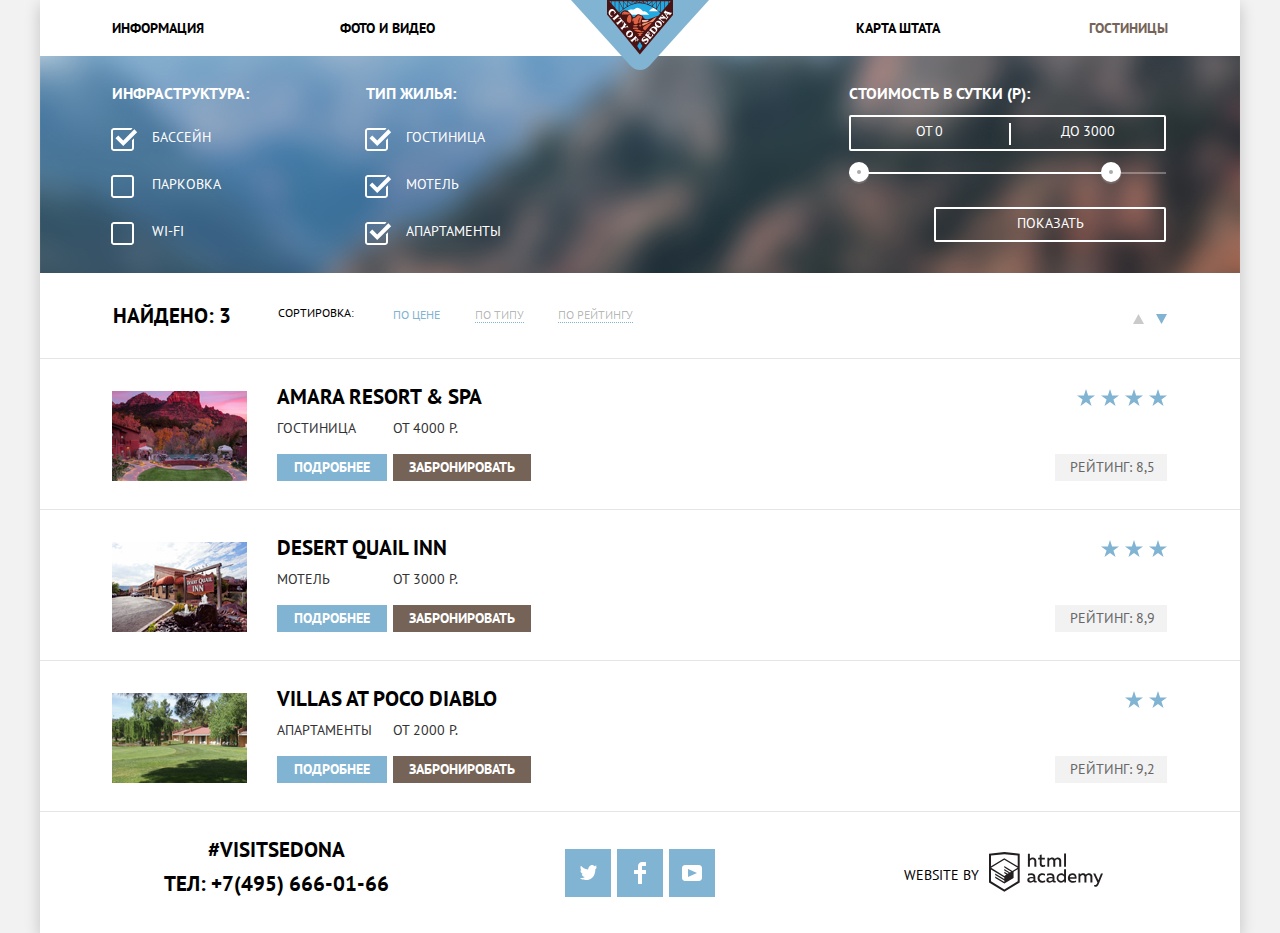
==== commit efef041f: "Продолжаем оформление декоративных элементов 2" ====
--- a/hotels.html
+++ b/hotels.html
@@ -33,15 +33,15 @@
 						<ul class="hotel-filter-list">
 							<li>
 								<input class="visually-hidden filter-input-checkbox" type="checkbox" id="pool" name="pool" checked>
-								<label for="pool" class="paragraph">Бассейн</label>
+								<label for="pool">Бассейн</label>
 							</li>
 							<li>
 								<input class="visually-hidden filter-input-checkbox" type="checkbox" id="parking" name="parking">
-								<label for="parking" class="paragraph">Парковка</label>
+								<label for="parking" >Парковка</label>
 							</li>
 							<li>
 								<input class="visually-hidden filter-input-checkbox" type="checkbox" id="wifi" name="wifi">
-								<label for="wifi" class="paragraph">Wi-Fi</label>
+								<label for="wifi" >Wi-Fi</label>
 							</li>
 						</ul>
 					</fieldset>
@@ -50,15 +50,15 @@
 						<ul class="hotel-filter-list">
 							<li>
 								<input class="visually-hidden filter-input-checkbox" type="checkbox" id="hotel" name="hotel" checked>
-								<label for="hotel" class="paragraph">Гостиница</label>
+								<label for="hotel" class="">Гостиница</label>
 							</li>
 							<li>
 								<input class="visually-hidden filter-input-checkbox" type="checkbox" id="motel" name="motel" checked>
-								<label for="motel" class="paragraph">Мотель</label>
+								<label for="motel" class="">Мотель</label>
 							</li>
 							<li>
 								<input class="visually-hidden filter-input-checkbox" type="checkbox" id="apartments" name="apartments" checked>
-								<label for="apartments" class="paragraph">Апартаменты</label>
+								<label for="apartments" class="">Апартаменты</label>
 							</li>
 						</ul>
 					</fieldset>
--- a/css/style.css
+++ b/css/style.css
@@ -30,7 +30,7 @@
 	margin: 0;
 	padding: 0;
 	font-family: "PT Sans", sans-serif;
-	font-size: 21px;
+	font-size: 14px;
 	line-height: 21px;
 	font-weight: normal;
 	color: var(--black);
@@ -46,6 +46,10 @@
 img {
 	max-width: 100%;
 	height: auto;
+}
+
+.reasons-list-block img {
+	display: block;
 }
 
 .container {
@@ -66,18 +70,18 @@
 }
 
 .paragraph {
-	font-size: 14px;
-	line-height: 21px;
 	margin: 0;
 	margin-top: 25px;
 	padding: 0 29px;
 }
 
 .paragraph-title {
+	order: -1;
 	font-weight: bold;
 	font-size: 21px;
 	line-height: 21px;
 	margin: 0;
+	margin-top: 35px;
 	width: 160px;
 	align-self: center;
 }
@@ -96,7 +100,7 @@
 	display: flex;
 	margin: 0;
 	width: 100%;
-	min-height: 55px;
+	min-height: 56px;
 	align-items: center;
 	padding-left: 72px;
 	padding-right: 72px;
@@ -196,27 +200,34 @@
 	line-height: 26px;
 	color: var(--black);
 	text-transform: uppercase;
-	height: 38px;
+	height: 34px;
 	width: 100%;
 	border-width: 0px;
+	padding: 0;
+	border: 2px solid var(--extra-light-gray);
 }
 
 .small-input {
 	text-align: center;
 	width: 114px;
+	box-sizing: border-box;
+	padding: 0 30px;
+	height: 38px;
 }
 
 .big-input {
-	padding-left: 13px;
+	padding-left: 10px;
 }
 
 .input:hover {
 	background-color: var(--gray-hover);
+	border-color: var(--gray-hover);
 }
 
 .input:focus {
 	background-color: var(--white);
-	outline-color: var(--gray-input-outline);
+	border-color: var(--gray-line);
+	outline: 0;
 }
 
 .search-form-label {
@@ -230,7 +241,7 @@
 .kids {
 	box-sizing: border-box;
 	padding-left: 52px;
-	margin-right: 5px;
+	margin-right: 6px;
 }
 
 .visually-hidden {
@@ -238,7 +249,7 @@
 }
 
 .social {
-	margin: 33px 0;
+	margin: 36px 0;
 }
 
 .social-list {
@@ -251,14 +262,14 @@
 
 .contacts {
 	display: flex;
-	padding: 12px 0 0 73px;
+	padding: 16px 0 0 73px;
 	justify-content: center;
 }
 
 .credits {
 	display: flex;
 	padding: 0;
-	padding-top: 34px;;
+	padding-top: 38px;;
 	padding-left: 64px;
 }
 
@@ -281,14 +292,11 @@
 	color: var(--black);
 }
 
-.found-hotels-preview {
-	margin-bottom: 3px;
-}
-
 .found-hotels-list {
 	list-style: none;
 	margin: 0;
 	padding: 0;
+	margin-bottom: 1px;
 }
 
 .hotel-name {
@@ -430,7 +438,8 @@
 
 .social-icon a {
 	display: block;
-	padding: 13px 13px;
+	padding-bottom 13px;
+	padding-top: 5px;
 }
 
 .social-icon a:active path {
@@ -447,6 +456,19 @@
 	flex-wrap: wrap;
 	padding: 0;
 	margin: 0;
+	counter-reset: advantage;
+}
+
+.reasons-list-last::before,
+.reasons-list-main::before {
+  content: "— №"counter(advantage)" —";
+	counter-increment: advantage;
+	font-size: 14px;
+	line-height: 21px;
+	margin-top: 25px;
+}
+.advantage-illustrated::before {
+	display: none;
 }
 
 .reasons-list-block {
@@ -465,7 +487,6 @@
 	width: 400px;
 	display: flex;
 	flex-direction: column;
-	justify-content: center;
 	padding: 20px;
 	padding-top: 13px;
 	box-sizing: border-box;
@@ -475,12 +496,8 @@
 	list-style: none;
 	padding: 0;
 	display: flex;
-	min-height: 328px;
-	padding-top: 157px;
-	box-sizing: border-box;
-	background-image: url("../img/house.svg"), url("../img/food.svg"), url("../img/gift.svg");
-	background-repeat: no-repeat;
-	background-position: 160px 60px, 562px 60px, 967px 54px;
+	min-height: 330px;
+	box-sizing: border-box;
 }
 
 .reasons-list-sub li {
@@ -489,15 +506,35 @@
 	flex-direction: column;
 	padding: 0 20px;
 	box-sizing: border-box;
+	padding-top: 125px;
+	position: relative;
+}
+
+.house {
+	background-image: url("../img/house.svg");
+	background-repeat: no-repeat;
+	background-position: 161px 60px;
+}
+
+.food {
+	background-image: url("../img/food.svg");
+	background-repeat: no-repeat;
+	background-position: 161px 61px;
+}
+
+.gift {
+	background-image: url("../img/gift.svg");
+	background-repeat: no-repeat;
+	background-position: 167px 55px;
 }
 
 .reasons-list-last {
 	background-color: var(--light-gray);
 	width: 400px;
-	min-height: 253px;
+	min-height: 256px;
 	display: flex;
 	flex-direction: column;
-	padding: 44px 49px;
+	padding: 12px 49px;
 	box-sizing: border-box;
 }
 
@@ -527,7 +564,7 @@
 	list-style: none;
 	padding: 0;
 	margin: 0;
-	margin-top: 24px;
+	margin-top: 23px;
 }
 
 .hotel-filter-list label {
@@ -536,8 +573,8 @@
 
 .hotel-filter-list li {
 	position: relative;
-	margin-bottom: 21px;
-	padding-left: 11px;
+	margin-bottom: 26px;
+	padding-left: 40px;
 }
 
 .filter-input-checkbox + label::before {
@@ -562,6 +599,10 @@
 	top: 1px;
 }
 
+.filter-input-checkbox:checked + label::before {
+	opacity: 0;
+}
+
 .hotel-filter-input {
 	font-weight: normal;
 	font-size: 14px;
@@ -570,7 +611,7 @@
 	background-color: transparent;
 	border: 0;
 	width: 50px;
-	margin-left: -1px;
+	margin-left: -3px;
 }
 
 .hotel-filter-input:focus {
@@ -600,7 +641,7 @@
 .found-hotels {
 	display: flex;
 	align-items: center;
-	padding: 29px 73px 31px 73px;
+	padding: 29px 73px 28px 73px;
 	border-bottom: 1px solid var(--gray-line);
 }
 
@@ -634,7 +675,7 @@
 	padding: 0;
 	margin: 0;
 	margin-left: 39px;
-	margin-top: 2px;
+	margin-top: 4px;
 	min-width: 240px;
 	justify-content: space-between;
 	align-self: flex-start;
@@ -648,6 +689,7 @@
 	margin-left: auto;
 	min-width: 34px;
 	justify-content: space-between;
+	margin-top: 7px;
 }
 
 .found-hotels-sort-dir a:hover path {
@@ -663,7 +705,7 @@
 }
 
 .found-hotels-sort-item {
-	border-bottom: 1px dashed var(--blue);
+	border-bottom: 1px dotted var(--blue);
 	color: var(--opacity-black);
 }
 
@@ -687,7 +729,7 @@
 	align-items: center;
 	position: relative;
 	margin: 0;
-	margin-bottom: 26px;
+	margin-bottom: 28px;
 }
 
 .form-paragraph-adults {
@@ -716,12 +758,12 @@
 
 .minus {
 	left: 6px;
-	top: 4px;
+	top: 9px;
 }
 
 .plus {
 	right: 8px;
-	top: 8px;
+	top: 13px;
 }
 
 .minus:hover rect {
@@ -730,6 +772,10 @@
 
 .minus:active rect {
 	fill: var(--blue)
+}
+
+.map img {
+	display: block;
 }
 
 .footer {
@@ -759,7 +805,7 @@
 
 .hotel-preview {
 	display: flex;
-	padding: 30px 73px 30px 72px;
+	padding: 32px 73px 28px 72px;
 	border-bottom: 1px solid var(--gray-line);
 }
 
@@ -791,7 +837,11 @@
 
 .stars-container {
 	align-self: flex-end;
-	margin: -3px;
+	margin: -2px;
+}
+
+.stars-container img {
+	margin-right: 1px;
 }
 
 .type {
@@ -813,7 +863,7 @@
   display: flex;
   align-items: flex-start;
 	padding: 27px 72px;
-	padding-bottom: 12px;
+	padding-bottom: 5px;
 }
 
 .filters-options {
@@ -844,7 +894,7 @@
 	border: 2px solid var(--white);
 	border-radius: 2px;
 	margin-top: 11px;
-	padding-top: 3px;
+	padding-top: 2px;
 	box-sizing: border-box;
 	position: relative;
 }
@@ -870,10 +920,12 @@
 
 .min-price {
 	padding-left: 65px;
+	padding-top: 1px;
 }
 
 .max-price {
 	padding-left: 45px;
+	padding-top: 1px;
 }
 
 .filters-range-buttons {
@@ -908,6 +960,12 @@
   cursor: pointer;
 }
 
+.toggle:hover {
+	width: 5px;
+	height: 5px;
+	border: 9px solid var(--white);
+}
+
 .toggle-max {
   left: 252px;
 }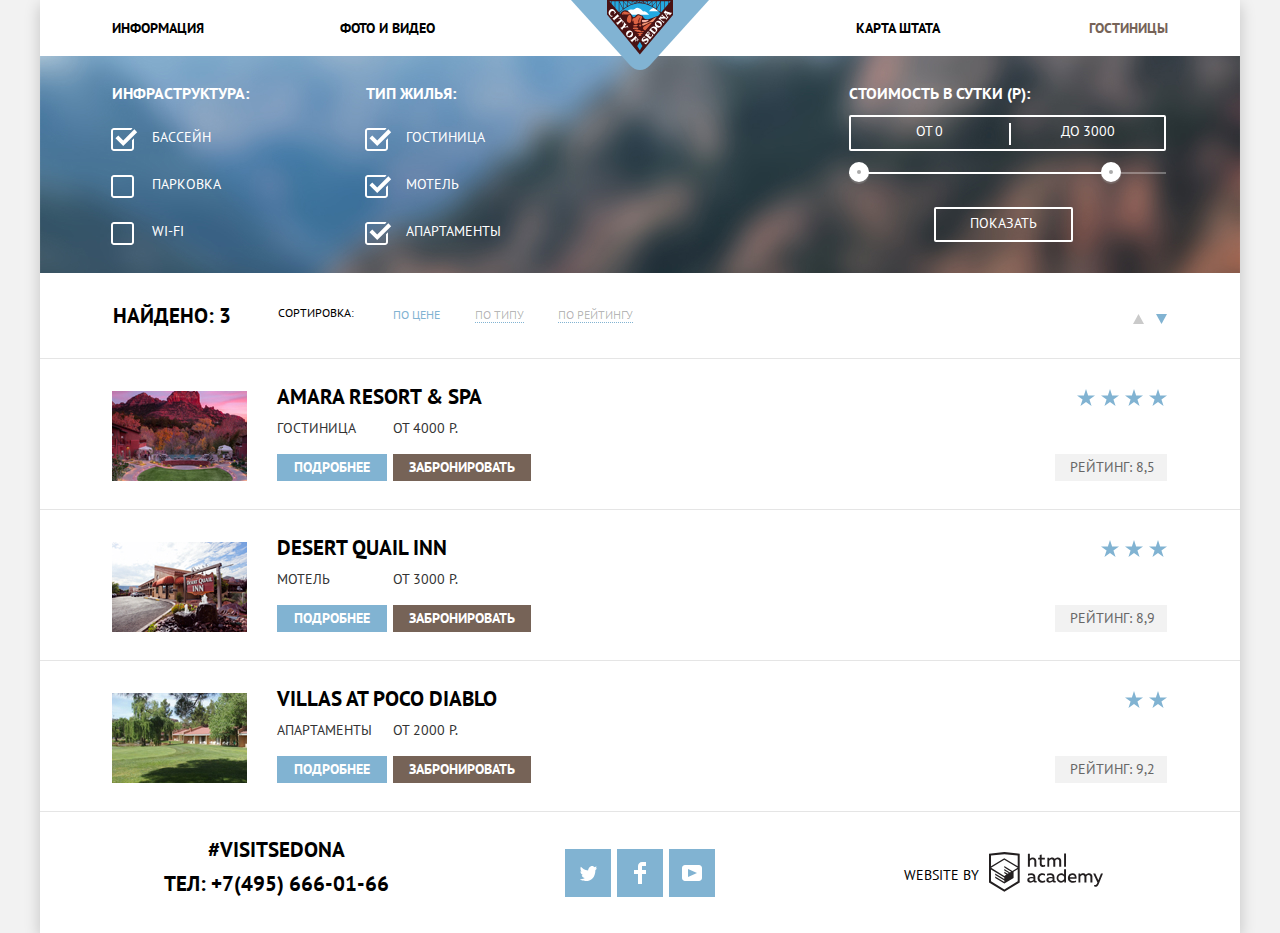
==== commit 2445c1cb: "Завершаем вёрстку 2" ====
--- a/hotels.html
+++ b/hotels.html
@@ -37,11 +37,11 @@
 							</li>
 							<li>
 								<input class="visually-hidden filter-input-checkbox" type="checkbox" id="parking" name="parking">
-								<label for="parking" >Парковка</label>
+								<label for="parking">Парковка</label>
 							</li>
 							<li>
 								<input class="visually-hidden filter-input-checkbox" type="checkbox" id="wifi" name="wifi">
-								<label for="wifi" >Wi-Fi</label>
+								<label for="wifi">Wi-Fi</label>
 							</li>
 						</ul>
 					</fieldset>
@@ -50,15 +50,15 @@
 						<ul class="hotel-filter-list">
 							<li>
 								<input class="visually-hidden filter-input-checkbox" type="checkbox" id="hotel" name="hotel" checked>
-								<label for="hotel" class="">Гостиница</label>
+								<label for="hotel">Гостиница</label>
 							</li>
 							<li>
 								<input class="visually-hidden filter-input-checkbox" type="checkbox" id="motel" name="motel" checked>
-								<label for="motel" class="">Мотель</label>
+								<label for="motel">Мотель</label>
 							</li>
 							<li>
 								<input class="visually-hidden filter-input-checkbox" type="checkbox" id="apartments" name="apartments" checked>
-								<label for="apartments" class="">Апартаменты</label>
+								<label for="apartments">Апартаменты</label>
 							</li>
 						</ul>
 					</fieldset>
@@ -158,7 +158,7 @@
 						</div>
 					</li>
 					<li class="hotel-preview">
-						<img src="img/villas_at_poco_diablo.jpg"  class="hotel-preview-image" alt="Villas At Pococ Diablo">
+						<img src="img/villas_at_poco_diablo.jpg"  class="hotel-preview-image" alt="Villas At Poco Diablo">
 						<div class="hotel-preview-info">
 							<h3 class="hotel-name"><a href="#">Villas At Poco Diablo</a></h3>
 							<p class="hotel-preview-description">
@@ -192,21 +192,21 @@
 				<h2 class="visually-hidden">Давайте дружить!</h2>
 				<ul class="social-list">
 					<li class="social-icon">
-						<a href="#" aria-label="Перейти в Twitter">
+						<a class="social-icon" href="#" aria-label="Перейти в Twitter">
 							<svg width="17" height="17" viewBox="0 0 17 17" fill="none" xmlns="http://www.w3.org/2000/svg">
 								<path d="M10.95 1.14409C12.635 0.648089 13.934 1.41409 14.527 2.32309C15.2 2.09209 15.858 1.84209 16.538 1.61509C16.5249 2.30145 16.2117 2.94761 15.681 3.38309C16.366 3.55309 16.985 2.89209 16.985 2.89209C16.816 3.89209 15.979 4.68009 15.422 4.91609C15.191 11.6661 12.247 16.1331 5.34498 15.9981H4.89898C4.48898 15.9981 0.734977 15.5381 0.000976562 14.1111C2.27198 14.3071 3.89398 13.6891 4.69398 12.9341C3.73398 12.6341 2.01498 12.4571 1.71498 9.98409C2.06398 10.0901 2.27898 10.2121 2.90498 10.1031C1.70498 9.24709 0.373977 8.53009 0.447977 6.33009C0.732977 6.65809 1.51498 6.86609 1.78798 6.80209C1.08498 6.56109 -0.182023 3.44209 0.893977 1.85009C2.71198 3.70409 4.62898 5.45609 8.04598 5.62309C8.25398 3.33009 9.18298 1.79309 10.95 1.14409Z" fill="white"/>
 							</svg>
 						</a>
 					</li>
 					<li class="social-icon">
-						<a href="#" aria-label="Перейти в Facebook">
+						<a class="social-icon" href="#" aria-label="Перейти в Facebook">
 							<svg width="12" height="22" viewBox="0 0 12 22" fill="none" xmlns="http://www.w3.org/2000/svg">
 								<path d="M12 4V0H8C5.79086 0 4 1.79086 4 4V8H0V12H4V22H8V12H12V8H8V4H12Z" fill="white"/>
 							</svg>								
 						</a>
 					</li>
 					<li class="social-icon">
-						<a href="#" aria-label="Перейти на Youtube">
+						<a class="social-icon" href="#" aria-label="Перейти на Youtube">
 							<svg width="20" height="16" viewBox="0 0 20 16" fill="none" xmlns="http://www.w3.org/2000/svg">
 								<path fill-rule="evenodd" clip-rule="evenodd" d="M3 0H17C18.65 0 20 1.35 20 3V13C20 14.65 18.65 16 17 16H3C1.35 16 0 14.65 0 13V3C0 1.35 1.35 0 3 0ZM6.027 4.002V11.998L15.014 8L6.027 4.002Z" fill="white"/>
 							</svg>
--- a/css/style.css
+++ b/css/style.css
@@ -29,7 +29,7 @@
 	min-width: 1200px;
 	margin: 0;
 	padding: 0;
-	font-family: "PT Sans", sans-serif;
+	font-family: "PT Sans", "Tahoma", sans-serif;
 	font-size: 14px;
 	line-height: 21px;
 	font-weight: normal;
@@ -57,6 +57,7 @@
 	display: grid;
 	grid-template-rows: min-content 1fr min-content;
 	width: 1200px;
+	min-height: 100vh;
 	margin: 0 auto;
 	box-shadow: 0px 5px 15px var(--shadow-main);
 }
@@ -67,6 +68,9 @@
 	font-size: 21px;
 	line-height: 27px;
 	margin: 0;
+	width: 600px;
+	margin-left: auto;
+	margin-right: auto;
 }
 
 .paragraph {
@@ -82,7 +86,7 @@
 	line-height: 21px;
 	margin: 0;
 	margin-top: 35px;
-	width: 160px;
+	width: 150px;
 	align-self: center;
 }
 
@@ -359,12 +363,12 @@
 	text-transform: uppercase; 
 	padding: 16px 10px;
 	cursor: pointer;
-	margin-top: 30px;
+	margin-top: 27px;
 }
 
 .btn-primary:hover,
 .btn-secondary:hover {
-	color: #fff;
+	color: var(--white);
 }
 
 .btn-primary:active,
@@ -437,13 +441,11 @@
 }
 
 .social-icon a {
-	display: block;
-	padding-bottom 13px;
-	padding-top: 5px;
-}
-
-.social-icon a:active path {
-	fill: var(--opacity-black)
+	margin: 0;
+}
+
+.social-icon a:active svg {
+	opacity: 0.3;
 }
 
 .reasons {
@@ -588,6 +590,17 @@
 	top: 1px;
 }
 
+.filter-input-checkbox:disabled + label::before {
+	content: "";
+	position: absolute;
+	width: 23px;
+	height: 23px;
+	background-image: url("../img/checkbox_off_inactive.svg");
+	background-repeat: no-repeat;
+	left: -1px;
+	top: 1px;
+}
+
 .filter-input-checkbox:checked + label::after {
   content: "";
 	position: absolute;
@@ -599,6 +612,17 @@
 	top: 1px;
 }
 
+.filter-input-checkbox:checked:disabled + label::after {
+  content: "";
+	position: absolute;
+	width: 27px;
+	height: 23px;
+	background-image: url("../img/checkbox_on_inactive.svg");
+	background-repeat: no-repeat;
+	left: -1px;
+	top: 1px;
+}
+
 .filter-input-checkbox:checked + label::before {
 	opacity: 0;
 }
@@ -631,6 +655,7 @@
 	margin-top: 33px;
 	margin-left: 85px;
 	cursor: pointer;
+	width: min-content;
 }
 
 .hotel-filter-show:hover {
@@ -729,7 +754,7 @@
 	align-items: center;
 	position: relative;
 	margin: 0;
-	margin-bottom: 28px;
+	margin-bottom: 29px;
 }
 
 .form-paragraph-adults {
@@ -741,11 +766,20 @@
 	background-color: transparent;
 	border: 0;
 	cursor: pointer;
+	width: 38px;
+	height: 38px;
+	display: flex;
+	justify-content: center;
+	align-items: center;
+	padding: 0;
+}
+
+.form-paragraph-btn svg {
+	display: block;
 }
 
 .calendar {
-	right: 3px;
-	top: 6px;
+	right: 1px;
 }
 
 .form-paragraph-btn:hover path{
@@ -756,14 +790,9 @@
 	fill: var(--blue);
 }
 
-.minus {
-	left: 6px;
-	top: 9px;
-}
-
 .plus {
-	right: 8px;
-	top: 13px;
+	right: 1px;
+	top: 1px;
 }
 
 .minus:hover rect {
@@ -964,6 +993,8 @@
 	width: 5px;
 	height: 5px;
 	border: 9px solid var(--white);
+	margin-left: -1px;
+	margin-top: -1px;
 }
 
 .toggle-max {
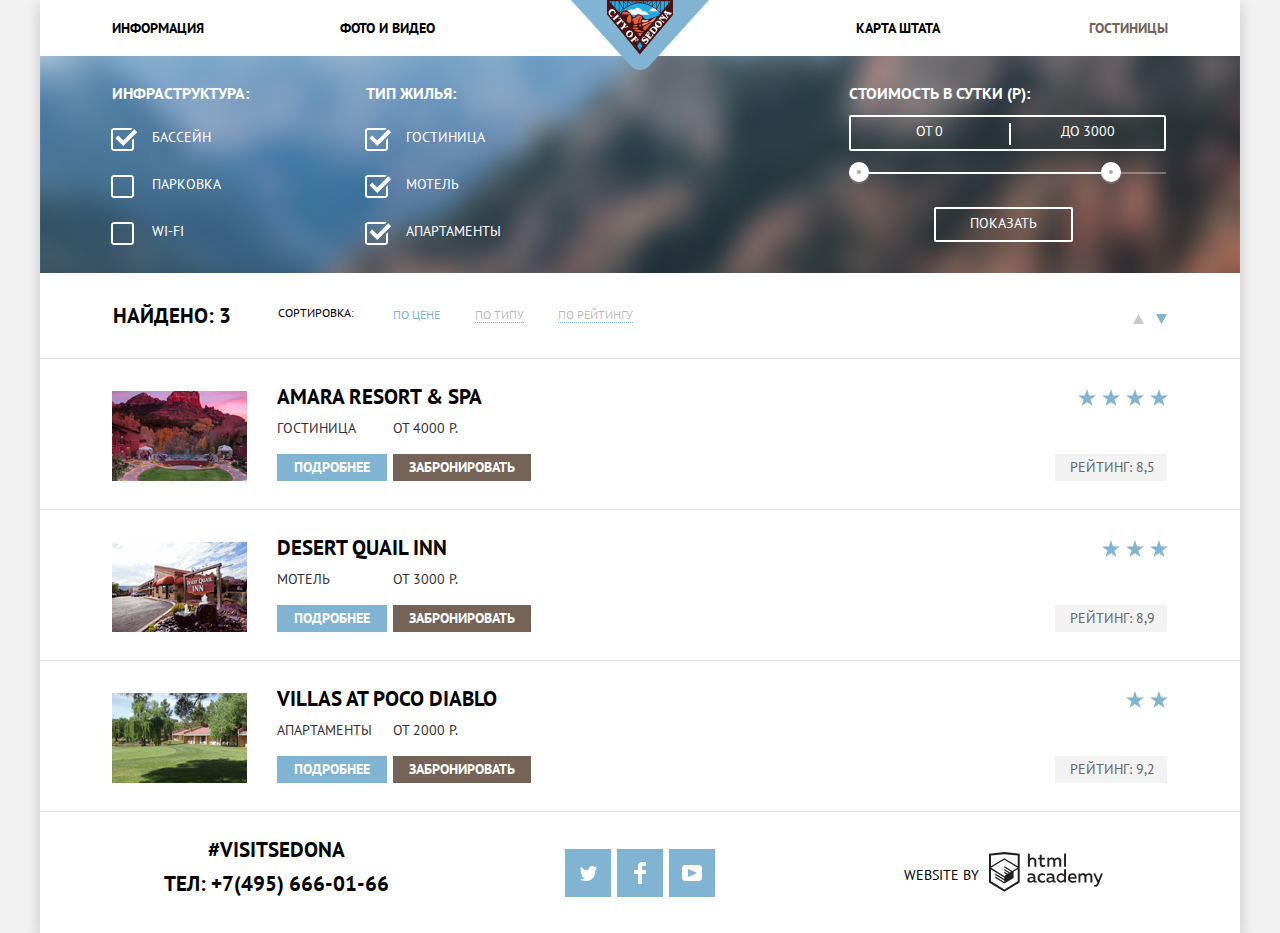
==== commit a65a4f4c: "Защита личного проекта «Седона» 2" ====
--- a/hotels.html
+++ b/hotels.html
@@ -5,20 +5,20 @@
 	<title>HTML Academy: Седона</title>
 	<link href="https://fonts.googleapis.com/css2?family=PT+Sans:wght@400;700&display=swap" rel="stylesheet">
 	<link href="css/normalize.css" rel="stylesheet">
-	<link href="css/style.css" rel="stylesheet">
+	<link href="css/style_min.css" rel="stylesheet">
 </head>
 <body>
 	<div class="container">
 		<header class="navigation">
 			<nav class="main-navigation">
 				<a class="header-logo" href="index.html">
-					<img src="img/logo.svg" alt="Логотип Седона">
+					<img src="img/logo.svg" alt="Логотип Седона" width="138" height="70">
 				</a>
 				<ul class="site-navigation">
 					<li><a href="#">Информация</a></li>
 					<li><a href="#">Фото и видео</a></li>
 					<li><a href="#">Карта штата</a></li>
-					<li class="active-page"><a href="hotels.html">Гостиницы</a></li>
+					<li class="active-page"><a>Гостиницы</a></li>
 				</ul>
 			</nav>
 		</header>
@@ -117,7 +117,7 @@
 				<h2 class="visually-hidden">Найденные отели</h2>
 				<ul class="found-hotels-list">
 					<li class="hotel-preview">
-						<img src="img/amara_resort_&_spa.jpg" class="hotel-preview-image" alt="Amara Resort & SPA">
+						<img src="img/amara_resort_and_spa.jpg" class="hotel-preview-image" alt="Amara Resort & SPA" width="135" height="90">
 						<div class="hotel-preview-info">
 							<h3 class="hotel-name"><a href="#">Amara Resort & SPA</a></h3>
 							<p class="hotel-preview-description">	
@@ -128,17 +128,12 @@
 							</p>
 						</div>
 						<div class="hotel-preview-rating">
-							<div class="stars-container">	
-								<img src="img/star.svg" alt="Рейтинг">
-								<img src="img/star.svg" alt="Рейтинг">
-								<img src="img/star.svg" alt="Рейтинг">
-								<img src="img/star.svg" alt="Рейтинг">
-							</div>
+							<div class="stars-container four-stars"></div>
 							<span class="rating">Рейтинг: 8,5</span>
 						</div>
 					</li>
 					<li class="hotel-preview">
-						<img src="img/desert_quail_inn.jpg" class="hotel-preview-image" alt="Desert Quail Inn">
+						<img src="img/desert_quail_inn.jpg" class="hotel-preview-image" alt="Desert Quail Inn" width="135" height="90">
 						<div class="hotel-preview-info">
 							<h3 class="hotel-name"><a href="#">Desert Quail Inn</a></h3>
 							<p class="hotel-preview-description">
@@ -149,16 +144,12 @@
 							</p>
 						</div>
 						<div class="hotel-preview-rating">
-							<div class="stars-container">	
-								<img src="img/star.svg" alt="Рейтинг">
-								<img src="img/star.svg" alt="Рейтинг">
-								<img src="img/star.svg" alt="Рейтинг">
-							</div>
+							<div class="stars-container three-stars"></div>
 							<span class="rating">Рейтинг: 8,9</span>
 						</div>
 					</li>
 					<li class="hotel-preview">
-						<img src="img/villas_at_poco_diablo.jpg"  class="hotel-preview-image" alt="Villas At Poco Diablo">
+						<img src="img/villas_at_poco_diablo.jpg"  class="hotel-preview-image" alt="Villas At Poco Diablo" width="135" height="90">
 						<div class="hotel-preview-info">
 							<h3 class="hotel-name"><a href="#">Villas At Poco Diablo</a></h3>
 							<p class="hotel-preview-description">
@@ -169,10 +160,7 @@
 							</p>
 						</div>
 						<div class="hotel-preview-rating">
-							<div class="stars-container">	
-								<img src="img/star.svg" alt="Рейтинг">
-								<img src="img/star.svg" alt="Рейтинг">
-							</div>
+							<div class="stars-container two-stars"></div>
 							<span class="rating">Рейтинг: 9,2</span>
 						</div>
 					</li>
@@ -185,32 +173,20 @@
 				<h2 class="visually-hidden">Связаться с нами</h2>
 				<div class="contact-links">	
 					<a href="#">#VISITSEDONA</a>
-					<a href="#">ТЕЛ: +7(495) 666-01-66</a>
+					<a href="tel:+74956660166">ТЕЛ: +7(495) 666-01-66</a>
 				</div>
 			</section>
 			<section class="social">
 				<h2 class="visually-hidden">Давайте дружить!</h2>
 				<ul class="social-list">
 					<li class="social-icon">
-						<a class="social-icon" href="#" aria-label="Перейти в Twitter">
-							<svg width="17" height="17" viewBox="0 0 17 17" fill="none" xmlns="http://www.w3.org/2000/svg">
-								<path d="M10.95 1.14409C12.635 0.648089 13.934 1.41409 14.527 2.32309C15.2 2.09209 15.858 1.84209 16.538 1.61509C16.5249 2.30145 16.2117 2.94761 15.681 3.38309C16.366 3.55309 16.985 2.89209 16.985 2.89209C16.816 3.89209 15.979 4.68009 15.422 4.91609C15.191 11.6661 12.247 16.1331 5.34498 15.9981H4.89898C4.48898 15.9981 0.734977 15.5381 0.000976562 14.1111C2.27198 14.3071 3.89398 13.6891 4.69398 12.9341C3.73398 12.6341 2.01498 12.4571 1.71498 9.98409C2.06398 10.0901 2.27898 10.2121 2.90498 10.1031C1.70498 9.24709 0.373977 8.53009 0.447977 6.33009C0.732977 6.65809 1.51498 6.86609 1.78798 6.80209C1.08498 6.56109 -0.182023 3.44209 0.893977 1.85009C2.71198 3.70409 4.62898 5.45609 8.04598 5.62309C8.25398 3.33009 9.18298 1.79309 10.95 1.14409Z" fill="white"/>
-							</svg>
-						</a>
+						<a class="social-icon twitter" href="#" aria-label="Перейти в Twitter"></a>
 					</li>
 					<li class="social-icon">
-						<a class="social-icon" href="#" aria-label="Перейти в Facebook">
-							<svg width="12" height="22" viewBox="0 0 12 22" fill="none" xmlns="http://www.w3.org/2000/svg">
-								<path d="M12 4V0H8C5.79086 0 4 1.79086 4 4V8H0V12H4V22H8V12H12V8H8V4H12Z" fill="white"/>
-							</svg>								
-						</a>
+						<a class="social-icon facebook" href="#" aria-label="Перейти в Facebook"></a>
 					</li>
 					<li class="social-icon">
-						<a class="social-icon" href="#" aria-label="Перейти на Youtube">
-							<svg width="20" height="16" viewBox="0 0 20 16" fill="none" xmlns="http://www.w3.org/2000/svg">
-								<path fill-rule="evenodd" clip-rule="evenodd" d="M3 0H17C18.65 0 20 1.35 20 3V13C20 14.65 18.65 16 17 16H3C1.35 16 0 14.65 0 13V3C0 1.35 1.35 0 3 0ZM6.027 4.002V11.998L15.014 8L6.027 4.002Z" fill="white"/>
-							</svg>
-						</a>
+						<a class="social-icon youtube" href="#" aria-label="Перейти на Youtube"></a>
 					</li>
 				</ul>
 			</section>
--- a/css/style_min.css
+++ b/css/style_min.css
@@ -0,0 +1 @@
+@keyframes shake{0%,to{transform:translateX(-50%)}10%,30%,50%,70%,90%{transform:translateX(-51%)}20%,40%,60%,80%{transform:translateX(-49%)}}:root{--white: #ffffff;--extra-light-gray: #f2f2f2;--gray-hover: #ebebeb;--light-gray: #eeeeee;--gray: #a9a9a9;--gray-line: #e5e5e5;--dark-gray: #666666;--light-black: #333333;--gray-logo: #bdbbbc;--gray-button: #ababab;--black: #000000;--blue: #81b3d2;--dark-blue: #669ec0;--extra-dark-blue: #5496bd;--brown: #766357;--dark-brown: #604e43;--extra-dark-brown: #503e33;--opacity-black: rgba(0, 0, 0, 0.3);--opacity-white-footer: rgba(255, 255, 255, 0.9);--opacity-white-scale: rgba(255, 255, 255, 0.3);--shadow-main: rgba(0, 1, 1, 0.2);--shadow-button: rgba(171, 171, 171, 0.3)}body{min-width:1200px;margin:0;padding:0;font-family:"PT Sans","Tahoma",sans-serif;font-size:14px;line-height:21px;font-weight:400;color:var(--black);text-transform:uppercase;background-color:var(--extra-light-gray);position:relative}a{text-decoration:none}img{max-width:100%;height:auto}.form-paragraph-btn svg,.reasons-list-block img{display:block}.container{background-color:var(--white);display:grid;grid-template-rows:min-content 1fr min-content;width:1200px;min-height:100vh;margin:0 auto;box-shadow:0 5px 15px var(--shadow-main)}.title{text-align:center;font-size:21px;line-height:27px;width:600px;margin:0 auto}.paragraph{margin:25px 0 0;padding:0 29px}.paragraph-title{order:-1;font-weight:700;font-size:21px;line-height:21px;margin:35px 0 0;width:150px;align-self:center}.main-navigation{font-size:14px;font-weight:700;line-height:26px;color:var(--black);background-color:var(--white);display:flex}.site-navigation{list-style:none;display:flex;flex-wrap:wrap;margin:0;width:100%;min-height:56px;align-items:center;padding-left:72px;padding-right:72px}.site-navigation li{width:228px}.site-navigation li:nth-child(4n+3){margin-left:auto;text-align:right}.site-navigation li:nth-child(4n+4){text-align:right}.header-logo{width:138px;height:70px;position:absolute;left:50%;top:0;transform:translateX(-50%)}.site-navigation a{color:var(--black)}.site-navigation a:hover{color:var(--blue)}.site-navigation a:active{color:var(--opacity-black)}.active-page a{color:var(--brown)}.main-content{display:grid}.welcome{text-align:center;background-image:url(../img/white_mask.svg),url(../img/background.jpg);background-position:0 bottom,center;background-repeat:no-repeat,no-repeat;background-color:var(--dark-blue);height:509px}.welcome-logo{margin-top:78px}.hotel-search{background-color:var(--white);text-align:center;padding-top:57px;position:relative;z-index:1}.hotel-search .light-gray-text{line-height:24px}.hotel-search-title{font-size:30px;font-weight:700;margin:0 0 34px}.form-hide,.hotel-search-form{transition:transform .5s ease,opacity .5s}.hotel-search-form{background-color:var(--white);display:flex;flex-direction:column;padding:55px;width:568px;margin:0 auto;box-sizing:border-box;position:absolute;top:100%;left:50%;transform:translateX(-50%);opacity:1}.form-hide{transform:translateY(-86px) translateX(-50%);opacity:0;pointer-events:none}.form-error{animation:shake .6s}.input{background-color:var(--extra-light-gray);font-weight:700;font-size:14px;line-height:26px;color:var(--black);text-transform:uppercase;height:34px;width:100%;border-width:0;padding:0;border:2px solid var(--extra-light-gray)}.small-input{text-align:center;width:114px;box-sizing:border-box;padding:0 30px;height:38px}.big-input{padding-left:10px}.input:hover{background-color:var(--gray-hover);border-color:var(--gray-hover)}.input:focus{background-color:var(--white);border-color:var(--gray-line);outline:0}.contacts a,.search-form-label{font-weight:700;line-height:26px}.search-form-label{font-size:14px;min-width:112px;text-align:left}.kids{box-sizing:border-box;padding-left:52px;margin-right:6px}.visually-hidden{display:none}.social{margin:36px 0}.contacts,.social-list{display:flex;justify-content:center}.social-list{list-style:none;padding:0;margin:0}.contacts{padding:16px 0 0 73px}.credits{display:flex;padding:38px 0 0 64px}.credits p{margin:14px 0 0;padding:0}.contacts a{color:var(--black);font-size:21px;margin-top:8px}.credits a,.hotel-name a{font-size:14px;color:var(--black)}.found-hotels-list{list-style:none;padding:0;margin:0 0 1px}.hotel-name{margin:-7px 0 0}.hotel-name a{font-weight:700;font-size:21px;line-height:26px}.hotel-name a:hover{color:var(--blue)}.hotel-name a:active{color:var(--opacity-black)}.light-gray-text{color:var(--light-black);font-size:14px;line-height:21px;text-align:center;font-weight:400;margin:0}.search-btn{position:relative;z-index:1}.btn{display:block;margin:0 auto;color:var(--white);text-align:center;border:0}.btn-primary,.btn-secondary{font-weight:700;font-size:21px;line-height:26px}.btn-primary{background-color:var(--brown);box-sizing:border-box}.btn-large{width:568px;padding:30px 10px;margin-top:45px}.btn-secondary{background-color:var(--blue);text-transform:uppercase;padding:16px 10px;cursor:pointer;margin:27px 0 0}.btn-primary:hover,.btn-secondary:hover{color:var(--white)}.btn-primary:active,.btn-secondary:active{color:var(--opacity-white-scale)}.btn-primary:hover{background-color:var(--dark-brown)}.btn-primary:active{background-color:var(--extra-dark-brown)}.btn-secondary:hover{background-color:var(--dark-blue)}.btn-secondary:active{background-color:var(--extra-dark-blue)}.hotel-link{font-size:14px;line-height:21px;padding:3px 16px;margin:0}.intro{padding-top:42px;padding-bottom:51px;min-height:216px;box-sizing:border-box}.intro p{padding-top:46px;padding-right:2px}.rating{background-color:var(--extra-light-gray);font-size:14px;line-height:21px;color:var(--dark-gray);padding:3px 12px 3px 15px;font-weight:400;margin-top:auto}.social-icon{display:flex;background-color:var(--blue);width:46px;height:48px;margin-left:3px;margin-right:3px;justify-content:center;align-items:center}.social-icon:hover{background-color:var(--dark-blue)}.social-icon:active{background-color:var(--extra-dark-blue)}.social-icon a{margin:0}.social-icon a:active{opacity:.3}.social-icon a::before{content:"";background-repeat:no-repeat;background-position:center;width:100%;height:100%}.twitter::before{background-image:url(../img/twitter.svg)}.facebook::before{background-image:url(../img/facebook.svg)}.youtube::before{background-image:url(../img/youtube.svg)}.reasons{text-align:center}.reasons-list{list-style:none;display:flex;flex-wrap:wrap;padding:0;margin:0;counter-reset:advantage}.reasons-list-last::before,.reasons-list-main::before{content:"— №"counter(advantage)" —";counter-increment:advantage;font-size:14px;line-height:21px;margin-top:25px}.advantage-illustrated::before{display:none}.reasons-list-block{display:flex;min-height:256px}.reverse{flex-direction:row-reverse}.reasons-list-main,.reasons-list-sub li{width:400px;display:flex;flex-direction:column;box-sizing:border-box}.reasons-list-main{background-color:var(--blue);color:var(--white);min-height:256px;padding:13px 20px 20px}.reasons-list-sub{list-style:none;padding:0;display:flex;flex-wrap:wrap;min-height:330px;box-sizing:border-box}.reasons-list-sub li{padding:125px 20px 0;position:relative}.food,.gift,.house{background-image:url(../img/house.svg);background-repeat:no-repeat;background-position:161px 60px}.food,.gift{background-image:url(../img/food.svg);background-position:161px 61px}.gift{background-image:url(../img/gift.svg);background-position:167px 55px}.reasons-list-last{background-color:var(--light-gray);width:400px;min-height:256px;display:flex;flex-direction:column;padding:12px 49px;box-sizing:border-box}.reasons-list-last .paragraph{padding:0 20px}.hotel-filter{color:var(--white);background-image:url(../img/background_blur.jpg);background-repeat:no-repeat;background-position:center;background-color:var(--dark-blue);min-height:217px;box-sizing:border-box}.hotel-filter-title{font-size:16px;line-height:21px;margin:0;padding:0;text-align:left;font-weight:700}.hotel-filter-list{list-style:none;padding:0;margin:23px 0 0}.hotel-filter-list label{cursor:pointer}.hotel-filter-list li{position:relative;margin-bottom:26px;padding-left:40px}.filter-input-checkbox+label::before{content:"";position:absolute;width:23px;height:23px;background-image:url(../img/checkbox_off.svg);background-repeat:no-repeat;left:-1px;top:1px}.filter-input-checkbox:disabled+label::before{content:"";position:absolute;width:23px;height:23px;background-image:url(../img/checkbox_off_inactive.svg);background-repeat:no-repeat;left:-1px;top:1px}.filter-input-checkbox:checked+label::after{content:"";position:absolute;width:27px;height:23px;background-image:url(../img/checkbox_on.svg);background-repeat:no-repeat;left:-1px;top:1px}.filter-input-checkbox:checked:disabled+label::after{content:"";position:absolute;width:27px;height:23px;background-image:url(../img/checkbox_on_inactive.svg);background-repeat:no-repeat;left:-1px;top:1px}.filter-input-checkbox:checked+label::before{opacity:0}.hotel-filter-input{font-weight:400;font-size:14px;line-height:21px;color:var(--white);background-color:transparent;border:0;width:50px;margin-left:-3px}.hotel-filter-input:focus{outline:0}.hotel-filter-show{text-transform:uppercase;color:var(--white);border:2px solid var(--white);font-size:14px;line-height:21px;background-color:transparent;box-sizing:border-box;border-radius:2px;padding:4px 34px 6px;margin-top:33px;margin-left:85px;cursor:pointer;width:min-content}.hotel-filter-show:hover{color:var(--black);background-color:var(--white)}.found-hotels{display:flex;align-items:center;padding:29px 73px 28px;border-bottom:1px solid var(--gray-line)}.found-number{margin-left:5px}.found-hotels-title{font-size:21px;line-height:26px;margin:0;font-weight:700}.found-hotels-sort{list-style:none;font-size:12px;line-height:18px;font-weight:400;display:flex}p.found-hotels-sort,ul.found-hotels-sort{margin:2px 0 0 47px;align-self:flex-start}ul.found-hotels-sort{padding:0;margin:4px 0 0 39px;min-width:240px;justify-content:space-between}.found-hotels-sort-dir{list-style:none;padding:0;display:flex;min-width:34px;justify-content:space-between;margin:7px 0 0 auto}.form-paragraph-btn:hover path,.found-hotels-sort-dir a:hover path,.minus:hover rect{fill:var(--black)}.active-dir path,.credits a:hover path,.form-paragraph-btn:active path,.found-hotels-sort-dir a:active path,.minus:active rect{fill:var(--blue)}.found-hotels-sort-item{border-bottom:1px dotted var(--blue);color:var(--opacity-black)}.found-hotels-sort-item:hover{color:var(--blue)}.active-item,.found-hotels-sort-item:active{color:var(--black);border-bottom:0}.active-item{color:var(--blue)}.form-paragraph{display:flex;align-items:center;margin:0 0 29px}.form-paragraph,.form-paragraph-adults{position:relative}.form-paragraph-btn{position:absolute;background-color:transparent;border:0;cursor:pointer;width:38px;height:38px;display:flex;justify-content:center;align-items:center;padding:0}.calendar,.plus{right:1px}.plus{top:1px}.map{position:relative;height:593px}.map iframe,.map img{display:block;width:100%;height:100%}.map iframe{position:absolute;top:0;border:0}.map img{object-fit:cover}.footer{display:grid;grid-template-columns:1fr 1fr 1fr;min-height:120px}.footer-index{position:absolute;bottom:0;width:inherit;background-color:var(--opacity-white-footer)}.credits a{margin-left:10px}.credits a:active path{fill:var(--gray-logo)}.hotel-preview{display:flex;padding:32px 73px 28px 72px;border-bottom:1px solid var(--gray-line)}.hotel-preview-image{margin-right:30px;height:100%}.hotel-preview-info{display:flex;flex-direction:column}.hotel-preview-description{display:grid;grid-template-columns:110px min-content;grid-template-rows:min-content min-content;grid-column-gap:6px;grid-row-gap:15px;margin-bottom:0;margin-top:8px}.hotel-preview-rating{margin-left:auto;display:flex;flex-direction:column}.stars-container{align-self:flex-end;margin:-2px;background-image:url(../img/star.svg);background-repeat:space;height:17px}.four-stars{width:91px}.three-stars{width:67px}.two-stars{width:43px}.type{min-width:116px}.price,.type{text-align:left}.contact-links{display:flex;flex-direction:column;text-align:center}.filters{display:flex;align-items:flex-start;padding:27px 72px 5px}.filters-options,.filters-range{margin:0 43px 0 0;box-sizing:border-box;width:20%;border:0;padding:0}.filters-range{margin:0 2px 0 auto;width:30%;display:flex;flex-direction:column}.filters-range-info{display:flex;width:317px;height:36px;border:2px solid var(--white);border-radius:2px;margin-top:11px;padding-top:2px;box-sizing:border-box;position:relative}.filters-range-info::after{content:"";height:20px;border:1px solid var(--white);position:absolute;right:50%;top:6px;transform:translateX(3px)}.filters-range-price{flex-grow:1}.filters-range-price .paragraph{padding:0;margin:0}.max-price,.min-price{padding-left:65px;padding-top:1px}.max-price{padding-left:45px}.filters-range-buttons{margin-top:21px;display:flex;position:relative}.bar,.scale{height:2px;background-color:var(--opacity-white-scale);width:100%}.bar{width:80%;background-color:var(--white)}.toggle{position:absolute;top:-10px;left:0;width:4px;height:4px;padding:0;border:8px solid var(--white);background-color:var(--gray-button);border-radius:50%;box-shadow:0 2px 1px 0 var(--shadow-button);cursor:pointer}.toggle:hover{width:5px;height:5px;border:9px solid var(--white);margin-left:-1px;margin-top:-1px}.toggle-max{left:252px}